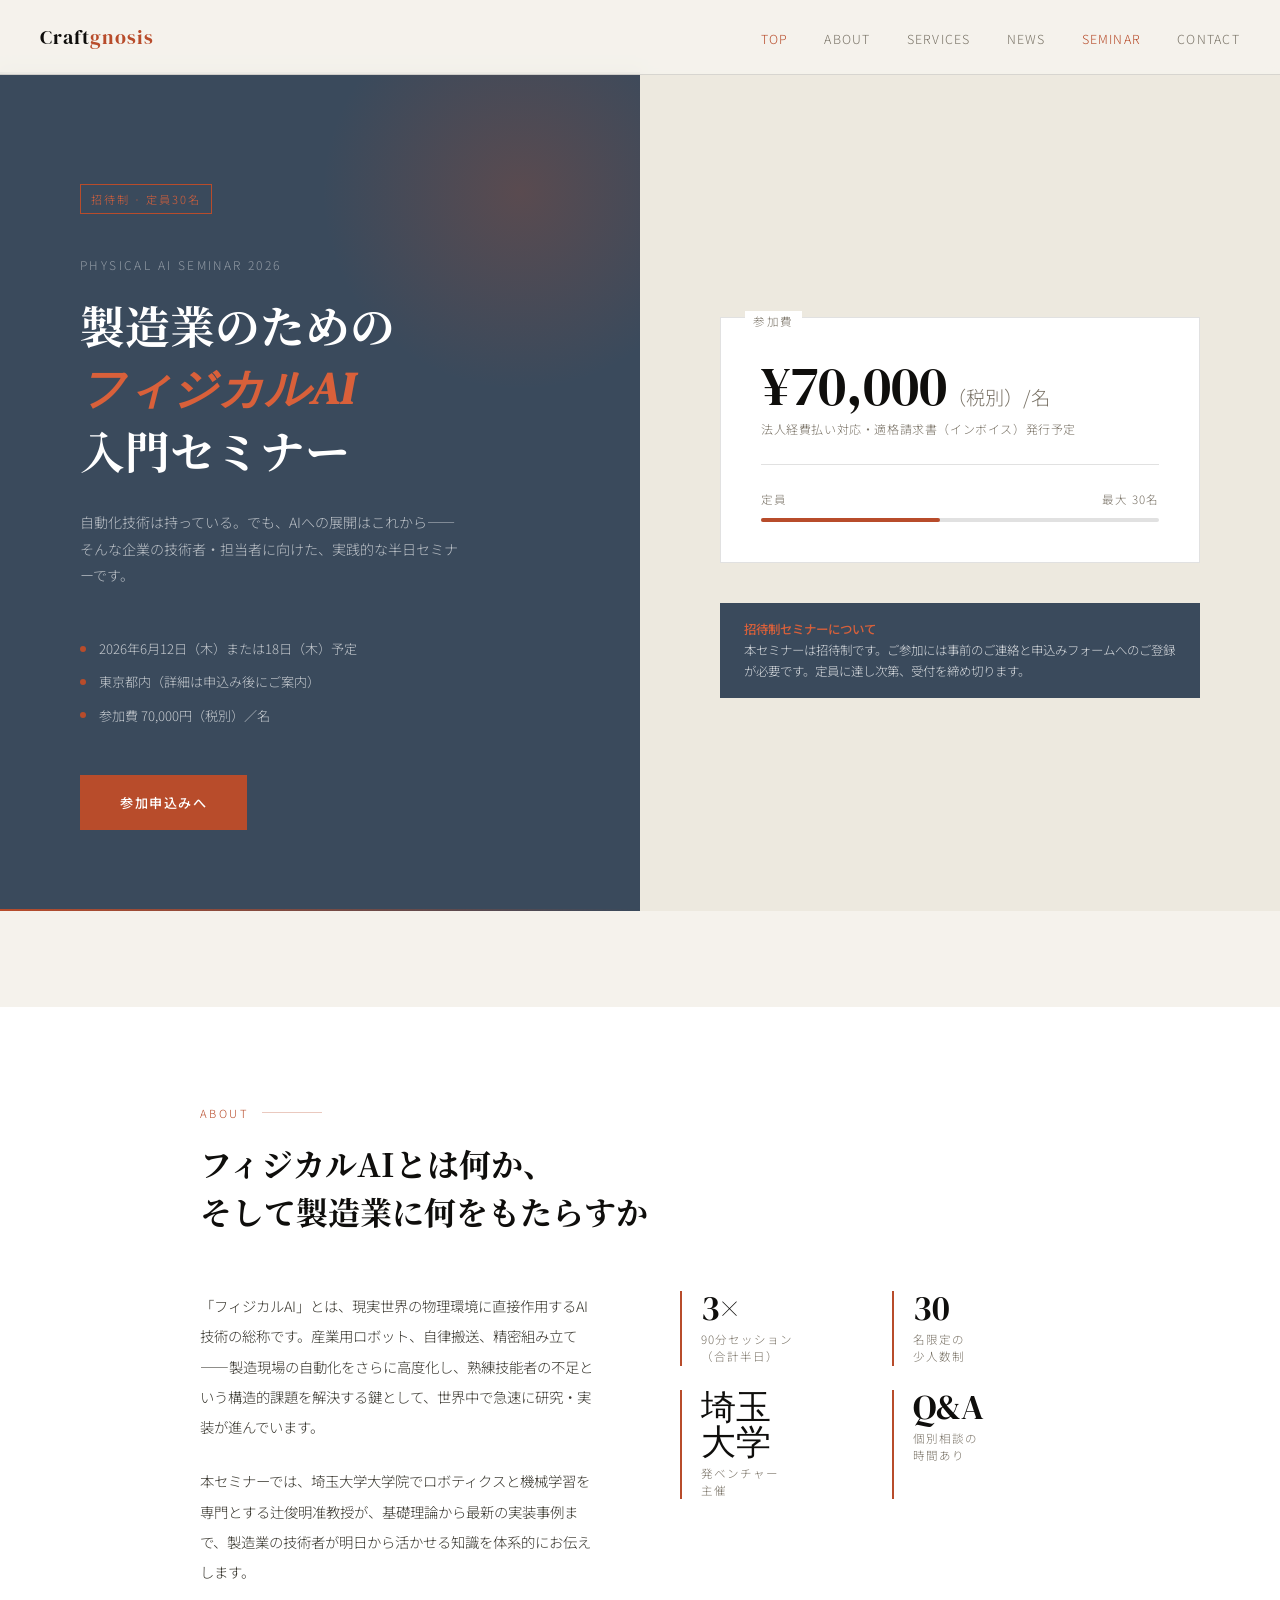
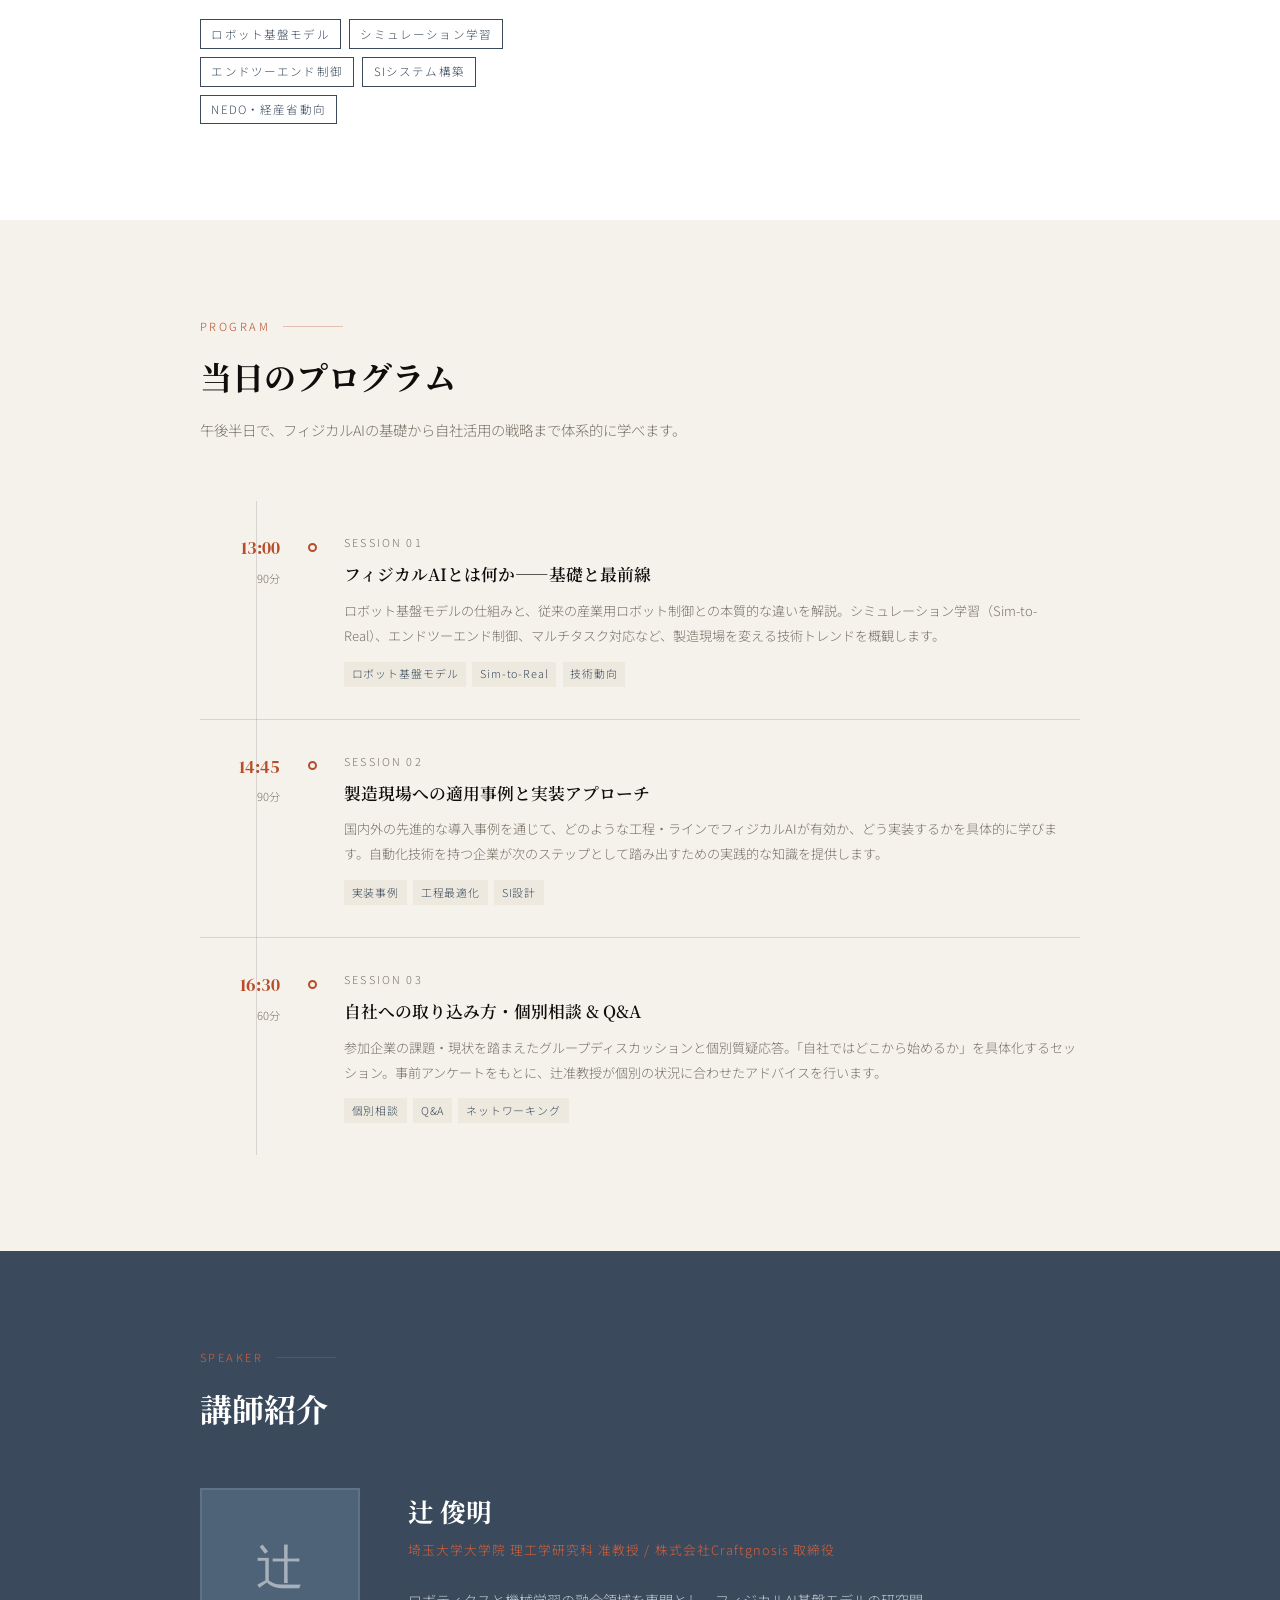
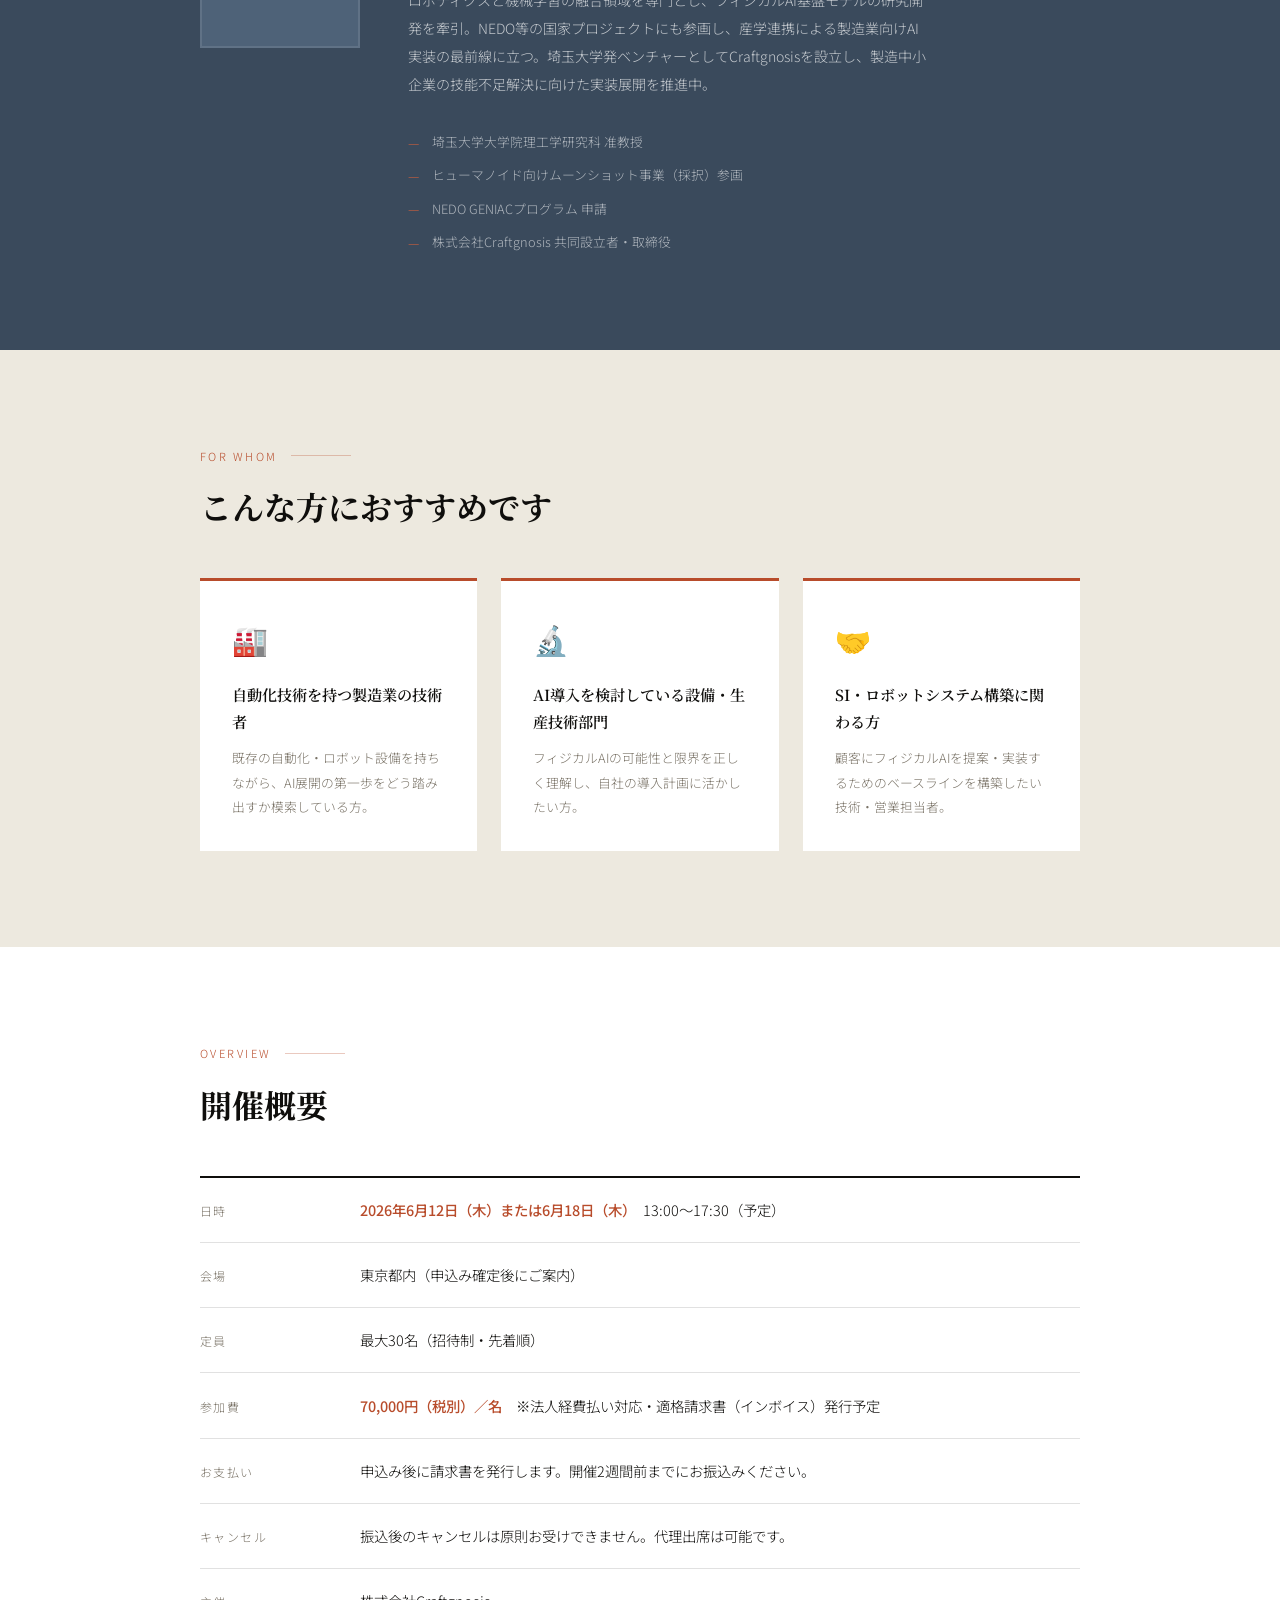
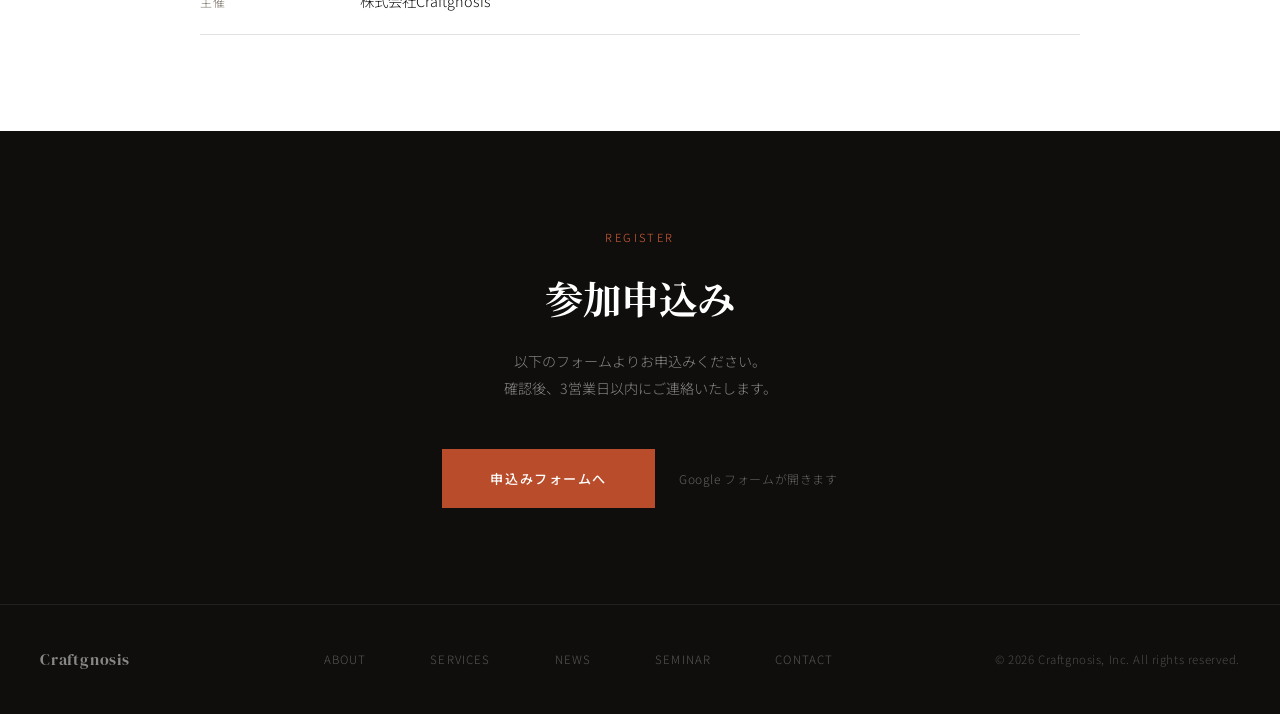
==== seminar/index.html @ 75afcda6 "Initial commit: Craftgnosis corporate HP (6 pages)" ====
<!DOCTYPE html>
<html lang="ja">
<head>
  <meta charset="UTF-8" />
  <meta name="viewport" content="width=device-width, initial-scale=1.0" />
  <title>フィジカルAI入門セミナー｜Craftgnosis</title>
  <meta name="description" content="製造業のための招待制フィジカルAI入門セミナー。埼玉大学准教授・辻俊明が登壇。2026年6月開催。" />
  <link rel="preconnect" href="https://fonts.googleapis.com" />
  <link rel="preconnect" href="https://fonts.gstatic.com" crossorigin />
  <link href="https://fonts.googleapis.com/css2?family=Noto+Serif+JP:wght@400;600;700&family=Noto+Sans+JP:wght@300;400;500&family=DM+Serif+Display:ital@0;1&display=swap" rel="stylesheet" />
  <link rel="stylesheet" href="../assets/css/common.css" />
  <style>
    /* ── HERO ── */
    .hero {
      min-height: 100vh;
      display: grid;
      grid-template-columns: 1fr 1fr;
      padding-top: 72px;
    }

    .hero-left {
      background: var(--steel);
      padding: 7rem 5rem 5rem;
      display: flex;
      flex-direction: column;
      justify-content: center;
      position: relative;
      overflow: hidden;
    }
    .hero-left::before {
      content: '';
      position: absolute;
      top: -80px; right: -80px;
      width: 400px; height: 400px;
      background: radial-gradient(circle, rgba(184,76,43,0.25) 0%, transparent 70%);
      pointer-events: none;
    }
    .hero-left::after {
      content: '';
      position: absolute;
      bottom: 0; left: 0; right: 0;
      height: 2px;
      background: linear-gradient(90deg, var(--rust) 0%, transparent 100%);
    }

    .badge {
      display: inline-block;
      font-size: 0.7rem;
      letter-spacing: 0.18em;
      text-transform: uppercase;
      color: var(--rust-light);
      border: 1px solid var(--rust);
      padding: 0.35em 0.9em;
      margin-bottom: 2.5rem;
      width: fit-content;
    }

    .hero-eyebrow {
      font-size: 0.75rem;
      letter-spacing: 0.2em;
      text-transform: uppercase;
      color: rgba(255,255,255,0.45);
      margin-bottom: 1.2rem;
    }

    .hero-title {
      font-family: 'Noto Serif JP', serif;
      font-size: clamp(2rem, 3.5vw, 3rem);
      font-weight: 700;
      line-height: 1.35;
      color: #fff;
      margin-bottom: 1.8rem;
    }
    .hero-title em {
      font-style: italic;
      color: var(--rust-light);
      font-family: 'DM Serif Display', serif;
    }

    .hero-sub {
      font-size: 0.88rem;
      color: rgba(255,255,255,0.65);
      line-height: 1.9;
      max-width: 380px;
      margin-bottom: 3rem;
    }

    .hero-meta {
      display: flex;
      flex-direction: column;
      gap: 0.6rem;
      margin-bottom: 3rem;
    }
    .meta-item {
      display: flex;
      align-items: center;
      gap: 0.8rem;
      font-size: 0.82rem;
      color: rgba(255,255,255,0.7);
    }
    .meta-item .dot {
      width: 6px; height: 6px;
      border-radius: 50%;
      background: var(--rust);
      flex-shrink: 0;
    }

    .hero-right {
      background: var(--cream);
      padding: 7rem 5rem 5rem;
      display: flex;
      flex-direction: column;
      justify-content: center;
    }

    .price-card {
      border: 1px solid var(--line);
      padding: 2.5rem;
      background: #fff;
      margin-bottom: 2.5rem;
      position: relative;
    }
    .price-card::before {
      content: '参加費';
      position: absolute;
      top: -0.6em; left: 1.5rem;
      background: #fff;
      padding: 0 0.5rem;
      font-size: 0.72rem;
      letter-spacing: 0.15em;
      color: var(--muted);
    }

    .price-main {
      font-family: 'DM Serif Display', serif;
      font-size: 3.5rem;
      color: var(--ink);
      line-height: 1;
      margin-bottom: 0.3rem;
    }
    .price-main span {
      font-size: 1.2rem;
      font-family: 'Noto Sans JP', sans-serif;
      font-weight: 300;
      color: var(--muted);
    }
    .price-note {
      font-size: 0.75rem;
      color: var(--muted);
      letter-spacing: 0.05em;
    }

    .capacity-bar {
      margin-top: 1.5rem;
      padding-top: 1.5rem;
      border-top: 1px solid var(--line);
    }
    .capacity-label {
      display: flex;
      justify-content: space-between;
      font-size: 0.72rem;
      color: var(--muted);
      margin-bottom: 0.5rem;
      letter-spacing: 0.08em;
    }
    .bar-track {
      height: 4px;
      background: var(--line);
      border-radius: 2px;
    }
    .bar-fill {
      height: 100%;
      width: 0%;
      background: var(--rust);
      border-radius: 2px;
      transition: width 1.5s cubic-bezier(0.25,1,0.5,1);
    }

    .invite-note {
      background: var(--steel);
      color: rgba(255,255,255,0.8);
      font-size: 0.78rem;
      padding: 1rem 1.5rem;
      line-height: 1.7;
    }
    .invite-note strong { color: var(--rust-light); font-weight: 500; }

    /* ── HERO ANIMATIONS ── */
    .hero-left > * { animation: fadeUp 0.7s ease both; }
    .badge { animation-delay: 0.1s; }
    .hero-eyebrow { animation-delay: 0.2s; }
    .hero-title { animation-delay: 0.3s; }
    .hero-sub { animation-delay: 0.4s; }
    .hero-meta { animation-delay: 0.5s; }
    .cta-btn { animation-delay: 0.6s; }
    .hero-right > * { animation: fadeUp 0.7s ease both; animation-delay: 0.5s; }

    /* ── ABOUT ── */
    .about { background: #fff; }
    .about-grid {
      display: grid;
      grid-template-columns: 1fr 1fr;
      gap: 5rem;
      align-items: start;
      margin-top: 3.5rem;
    }
    .about-text p {
      font-size: 0.9rem;
      line-height: 2.1;
      color: #3a3830;
      margin-bottom: 1.5rem;
    }
    .keyword-list {
      list-style: none;
      display: flex;
      flex-wrap: wrap;
      gap: 0.5rem;
      margin-top: 2rem;
    }
    .keyword-list li {
      font-size: 0.72rem;
      letter-spacing: 0.1em;
      border: 1px solid var(--steel);
      color: var(--steel);
      padding: 0.3em 0.9em;
    }
    .stat-block {
      display: grid;
      grid-template-columns: 1fr 1fr;
      gap: 1.5rem;
    }
    .stat-item {
      border-left: 2px solid var(--rust);
      padding-left: 1.2rem;
    }
    .stat-num {
      font-family: 'DM Serif Display', serif;
      font-size: 2.2rem;
      color: var(--ink);
      line-height: 1;
      margin-bottom: 0.3rem;
    }
    .stat-label {
      font-size: 0.72rem;
      color: var(--muted);
      letter-spacing: 0.08em;
      line-height: 1.5;
    }

    /* ── PROGRAM ── */
    .program { background: var(--paper); }
    .program-timeline {
      margin-top: 3.5rem;
      position: relative;
    }
    .program-timeline::before {
      content: '';
      position: absolute;
      left: 3.5rem; top: 0; bottom: 0;
      width: 1px;
      background: var(--line);
    }
    .session {
      display: grid;
      grid-template-columns: 7rem 1fr;
      gap: 2rem;
      padding: 2rem 0;
      border-bottom: 1px solid var(--line);
      position: relative;
    }
    .session:last-child { border-bottom: none; }
    .session-time {
      text-align: right;
      padding-right: 2rem;
      position: relative;
    }
    .session-time::after {
      content: '';
      position: absolute;
      right: -5px; top: 0.6rem;
      width: 9px; height: 9px;
      border-radius: 50%;
      background: var(--paper);
      border: 2px solid var(--rust);
    }
    .time-label {
      font-family: 'DM Serif Display', serif;
      font-size: 1.1rem;
      color: var(--rust);
    }
    .time-sub { font-size: 0.7rem; color: var(--muted); margin-top: 0.2rem; }
    .session-num {
      font-size: 0.68rem;
      letter-spacing: 0.2em;
      text-transform: uppercase;
      color: var(--muted);
      margin-bottom: 0.4rem;
    }
    .session-title {
      font-family: 'Noto Serif JP', serif;
      font-size: 1.05rem;
      font-weight: 600;
      margin-bottom: 0.6rem;
    }
    .session-desc { font-size: 0.82rem; color: var(--muted); line-height: 1.9; }
    .session-tags { display: flex; flex-wrap: wrap; gap: 0.4rem; margin-top: 0.8rem; }
    .tag {
      font-size: 0.68rem;
      letter-spacing: 0.08em;
      background: var(--cream);
      color: var(--steel);
      padding: 0.25em 0.7em;
    }

    /* ── SPEAKER ── */
    .speaker { background: var(--steel); color: #fff; }
    .speaker .section-label { color: var(--rust-light); }
    .speaker .section-label::after { background: var(--rust-light); }
    .speaker .section-title { color: #fff; }
    .speaker-grid {
      display: grid;
      grid-template-columns: auto 1fr;
      gap: 3rem;
      margin-top: 3.5rem;
      align-items: start;
    }
    .speaker-avatar {
      width: 160px; height: 160px;
      background: var(--steel-light);
      border: 2px solid rgba(255,255,255,0.1);
      display: flex;
      align-items: center;
      justify-content: center;
      flex-shrink: 0;
    }
    .avatar-initials {
      font-family: 'DM Serif Display', serif;
      font-size: 3rem;
      color: rgba(255,255,255,0.5);
    }
    .speaker-name {
      font-family: 'Noto Serif JP', serif;
      font-size: 1.6rem;
      font-weight: 700;
      margin-bottom: 0.3rem;
    }
    .speaker-title {
      font-size: 0.8rem;
      color: var(--rust-light);
      letter-spacing: 0.08em;
      margin-bottom: 1.5rem;
    }
    .speaker-bio {
      font-size: 0.88rem;
      color: rgba(255,255,255,0.7);
      line-height: 2;
      max-width: 520px;
      margin-bottom: 2rem;
    }
    .speaker-credentials { display: flex; flex-direction: column; gap: 0.6rem; }
    .cred-item {
      display: flex;
      align-items: flex-start;
      gap: 0.8rem;
      font-size: 0.8rem;
      color: rgba(255,255,255,0.6);
    }
    .cred-item::before {
      content: '—';
      color: var(--rust-light);
      flex-shrink: 0;
      margin-top: 0.05em;
    }

    /* ── TARGET ── */
    .target { background: var(--cream); }
    .target-cards {
      display: grid;
      grid-template-columns: repeat(3, 1fr);
      gap: 1.5rem;
      margin-top: 3rem;
    }
    .target-card {
      background: #fff;
      padding: 2rem;
      border-top: 3px solid var(--rust);
    }
    .target-icon { font-size: 1.8rem; margin-bottom: 1rem; }
    .target-card h3 {
      font-family: 'Noto Serif JP', serif;
      font-size: 0.95rem;
      font-weight: 600;
      margin-bottom: 0.7rem;
    }
    .target-card p { font-size: 0.8rem; color: var(--muted); line-height: 1.9; }

    /* ── OVERVIEW ── */
    .overview { background: #fff; }
    .overview-table { margin-top: 3rem; border-top: 2px solid var(--ink); }
    .overview-row {
      display: grid;
      grid-template-columns: 8rem 1fr;
      border-bottom: 1px solid var(--line);
      padding: 1.2rem 0;
      align-items: baseline;
      gap: 2rem;
    }
    .overview-key {
      font-size: 0.75rem;
      letter-spacing: 0.12em;
      text-transform: uppercase;
      color: var(--muted);
      padding-top: 0.1rem;
    }
    .overview-val { font-size: 0.9rem; color: var(--ink); line-height: 1.8; }
    .overview-val strong { font-weight: 500; color: var(--rust); }

    /* ── REGISTER ── */
    .register {
      background: var(--ink);
      padding: 6rem 0;
      text-align: center;
    }
    .register .section-label { justify-content: center; color: var(--rust-light); }
    .register .section-label::after { display: none; }
    .register-title {
      font-family: 'Noto Serif JP', serif;
      font-size: clamp(1.8rem, 3vw, 2.6rem);
      font-weight: 700;
      color: #fff;
      margin-bottom: 1rem;
    }
    .register-sub {
      font-size: 0.88rem;
      color: rgba(255,255,255,0.5);
      margin-bottom: 3rem;
      line-height: 1.9;
    }
    .cta-group {
      display: flex;
      align-items: center;
      justify-content: center;
      gap: 1.5rem;
      flex-wrap: wrap;
    }
    .cta-note {
      font-size: 0.75rem;
      color: rgba(255,255,255,0.35);
      letter-spacing: 0.05em;
    }

    /* ── RESPONSIVE ── */
    @media (max-width: 768px) {
      .hero { grid-template-columns: 1fr; min-height: auto; }
      .hero-left, .hero-right { padding: 4rem 2rem; }
      .about-grid { grid-template-columns: 1fr; gap: 2.5rem; }
      .target-cards { grid-template-columns: 1fr; }
      .speaker-grid { grid-template-columns: 1fr; }
      .stat-block { grid-template-columns: 1fr 1fr; }
    }
  </style>
</head>
<body>

<!-- HEADER -->
<header>
  <a href="../" class="logo">Craft<span>gnosis</span></a>
  <nav>
    <a href="../">TOP</a>
    <a href="../about/">About</a>
    <a href="../services/">Services</a>
    <a href="../news/">News</a>
    <a href="../seminar/" class="active">Seminar</a>
    <a href="../contact/">Contact</a>
  </nav>
</header>

<!-- HERO -->
<section class="hero">
  <div class="hero-left">
    <div class="badge">招待制 · 定員30名</div>
    <p class="hero-eyebrow">Physical AI Seminar 2026</p>
    <h1 class="hero-title">
      製造業のための<br/>
      <em>フィジカルAI</em><br/>
      入門セミナー
    </h1>
    <p class="hero-sub">
      自動化技術は持っている。でも、AIへの展開はこれから——<br/>
      そんな企業の技術者・担当者に向けた、実践的な半日セミナーです。
    </p>
    <div class="hero-meta">
      <div class="meta-item"><span class="dot"></span>2026年6月12日（木）または18日（木）予定</div>
      <div class="meta-item"><span class="dot"></span>東京都内（詳細は申込み後にご案内）</div>
      <div class="meta-item"><span class="dot"></span>参加費 70,000円（税別）／名</div>
    </div>
    <a href="#register" class="cta-btn">参加申込みへ</a>
  </div>
  <div class="hero-right">
    <div class="price-card">
      <div class="price-main">¥70,000<span>（税別）/名</span></div>
      <div class="price-note">法人経費払い対応・適格請求書（インボイス）発行予定</div>
      <div class="capacity-bar">
        <div class="capacity-label">
          <span>定員</span>
          <span>最大 30名</span>
        </div>
        <div class="bar-track">
          <div class="bar-fill" id="barFill"></div>
        </div>
      </div>
    </div>
    <div class="invite-note">
      <strong>招待制セミナーについて</strong><br/>
      本セミナーは招待制です。ご参加には事前のご連絡と申込みフォームへのご登録が必要です。定員に達し次第、受付を締め切ります。
    </div>
  </div>
</section>

<!-- ABOUT -->
<section class="about" id="about">
  <div class="container">
    <p class="section-label">About</p>
    <h2 class="section-title">フィジカルAIとは何か、<br/>そして製造業に何をもたらすか</h2>
    <div class="about-grid">
      <div class="about-text">
        <p>
          「フィジカルAI」とは、現実世界の物理環境に直接作用するAI技術の総称です。産業用ロボット、自律搬送、精密組み立て——製造現場の自動化をさらに高度化し、熟練技能者の不足という構造的課題を解決する鍵として、世界中で急速に研究・実装が進んでいます。
        </p>
        <p>
          本セミナーでは、埼玉大学大学院でロボティクスと機械学習を専門とする辻俊明准教授が、基礎理論から最新の実装事例まで、製造業の技術者が明日から活かせる知識を体系的にお伝えします。
        </p>
        <ul class="keyword-list">
          <li>ロボット基盤モデル</li>
          <li>シミュレーション学習</li>
          <li>エンドツーエンド制御</li>
          <li>SIシステム構築</li>
          <li>NEDO・経産省動向</li>
        </ul>
      </div>
      <div class="stat-block">
        <div class="stat-item fade-up">
          <div class="stat-num">3×</div>
          <div class="stat-label">90分セッション<br/>（合計半日）</div>
        </div>
        <div class="stat-item fade-up">
          <div class="stat-num">30</div>
          <div class="stat-label">名限定の<br/>少人数制</div>
        </div>
        <div class="stat-item fade-up">
          <div class="stat-num">埼玉<br/>大学</div>
          <div class="stat-label">発ベンチャー<br/>主催</div>
        </div>
        <div class="stat-item fade-up">
          <div class="stat-num">Q&A</div>
          <div class="stat-label">個別相談の<br/>時間あり</div>
        </div>
      </div>
    </div>
  </div>
</section>

<!-- PROGRAM -->
<section class="program" id="program">
  <div class="container">
    <p class="section-label">Program</p>
    <h2 class="section-title">当日のプログラム</h2>
    <p class="section-lead">午後半日で、フィジカルAIの基礎から自社活用の戦略まで体系的に学べます。</p>
    <div class="program-timeline">
      <div class="session fade-up">
        <div class="session-time">
          <div class="time-label">13:00</div>
          <div class="time-sub">90分</div>
        </div>
        <div class="session-body">
          <p class="session-num">Session 01</p>
          <h3 class="session-title">フィジカルAIとは何か——基礎と最前線</h3>
          <p class="session-desc">
            ロボット基盤モデルの仕組みと、従来の産業用ロボット制御との本質的な違いを解説。シミュレーション学習（Sim-to-Real）、エンドツーエンド制御、マルチタスク対応など、製造現場を変える技術トレンドを概観します。
          </p>
          <div class="session-tags">
            <span class="tag">ロボット基盤モデル</span>
            <span class="tag">Sim-to-Real</span>
            <span class="tag">技術動向</span>
          </div>
        </div>
      </div>
      <div class="session fade-up">
        <div class="session-time">
          <div class="time-label">14:45</div>
          <div class="time-sub">90分</div>
        </div>
        <div class="session-body">
          <p class="session-num">Session 02</p>
          <h3 class="session-title">製造現場への適用事例と実装アプローチ</h3>
          <p class="session-desc">
            国内外の先進的な導入事例を通じて、どのような工程・ラインでフィジカルAIが有効か、どう実装するかを具体的に学びます。自動化技術を持つ企業が次のステップとして踏み出すための実践的な知識を提供します。
          </p>
          <div class="session-tags">
            <span class="tag">実装事例</span>
            <span class="tag">工程最適化</span>
            <span class="tag">SI設計</span>
          </div>
        </div>
      </div>
      <div class="session fade-up">
        <div class="session-time">
          <div class="time-label">16:30</div>
          <div class="time-sub">60分</div>
        </div>
        <div class="session-body">
          <p class="session-num">Session 03</p>
          <h3 class="session-title">自社への取り込み方・個別相談 &amp; Q&amp;A</h3>
          <p class="session-desc">
            参加企業の課題・現状を踏まえたグループディスカッションと個別質疑応答。「自社ではどこから始めるか」を具体化するセッション。事前アンケートをもとに、辻准教授が個別の状況に合わせたアドバイスを行います。
          </p>
          <div class="session-tags">
            <span class="tag">個別相談</span>
            <span class="tag">Q&amp;A</span>
            <span class="tag">ネットワーキング</span>
          </div>
        </div>
      </div>
    </div>
  </div>
</section>

<!-- SPEAKER -->
<section class="speaker" id="speaker">
  <div class="container">
    <p class="section-label">Speaker</p>
    <h2 class="section-title">講師紹介</h2>
    <div class="speaker-grid fade-up">
      <div class="speaker-avatar">
        <div class="avatar-initials">辻</div>
      </div>
      <div class="speaker-info">
        <h3 class="speaker-name">辻 俊明</h3>
        <p class="speaker-title">埼玉大学大学院 理工学研究科 准教授 / 株式会社Craftgnosis 取締役</p>
        <p class="speaker-bio">
          ロボティクスと機械学習の融合領域を専門とし、フィジカルAI基盤モデルの研究開発を牽引。NEDO等の国家プロジェクトにも参画し、産学連携による製造業向けAI実装の最前線に立つ。埼玉大学発ベンチャーとしてCraftgnosisを設立し、製造中小企業の技能不足解決に向けた実装展開を推進中。
        </p>
        <div class="speaker-credentials">
          <div class="cred-item">埼玉大学大学院理工学研究科 准教授</div>
          <div class="cred-item">ヒューマノイド向けムーンショット事業（採択）参画</div>
          <div class="cred-item">NEDO GENIACプログラム 申請</div>
          <div class="cred-item">株式会社Craftgnosis 共同設立者・取締役</div>
        </div>
      </div>
    </div>
  </div>
</section>

<!-- TARGET -->
<section class="target" id="target">
  <div class="container">
    <p class="section-label">For Whom</p>
    <h2 class="section-title">こんな方におすすめです</h2>
    <div class="target-cards">
      <div class="target-card fade-up">
        <div class="target-icon">🏭</div>
        <h3>自動化技術を持つ製造業の技術者</h3>
        <p>既存の自動化・ロボット設備を持ちながら、AI展開の第一歩をどう踏み出すか模索している方。</p>
      </div>
      <div class="target-card fade-up">
        <div class="target-icon">🔬</div>
        <h3>AI導入を検討している設備・生産技術部門</h3>
        <p>フィジカルAIの可能性と限界を正しく理解し、自社の導入計画に活かしたい方。</p>
      </div>
      <div class="target-card fade-up">
        <div class="target-icon">🤝</div>
        <h3>SI・ロボットシステム構築に関わる方</h3>
        <p>顧客にフィジカルAIを提案・実装するためのベースラインを構築したい技術・営業担当者。</p>
      </div>
    </div>
  </div>
</section>

<!-- OVERVIEW -->
<section class="overview" id="overview">
  <div class="container">
    <p class="section-label">Overview</p>
    <h2 class="section-title">開催概要</h2>
    <div class="overview-table">
      <div class="overview-row fade-up">
        <div class="overview-key">日時</div>
        <div class="overview-val"><strong>2026年6月12日（木）または6月18日（木）</strong>　13:00〜17:30（予定）</div>
      </div>
      <div class="overview-row fade-up">
        <div class="overview-key">会場</div>
        <div class="overview-val">東京都内（申込み確定後にご案内）</div>
      </div>
      <div class="overview-row fade-up">
        <div class="overview-key">定員</div>
        <div class="overview-val">最大30名（招待制・先着順）</div>
      </div>
      <div class="overview-row fade-up">
        <div class="overview-key">参加費</div>
        <div class="overview-val"><strong>70,000円（税別）／名</strong>　※法人経費払い対応・適格請求書（インボイス）発行予定</div>
      </div>
      <div class="overview-row fade-up">
        <div class="overview-key">お支払い</div>
        <div class="overview-val">申込み後に請求書を発行します。開催2週間前までにお振込みください。</div>
      </div>
      <div class="overview-row fade-up">
        <div class="overview-key">キャンセル</div>
        <div class="overview-val">振込後のキャンセルは原則お受けできません。代理出席は可能です。</div>
      </div>
      <div class="overview-row fade-up">
        <div class="overview-key">主催</div>
        <div class="overview-val">株式会社Craftgnosis</div>
      </div>
    </div>
  </div>
</section>

<!-- REGISTER -->
<section class="register" id="register">
  <div class="container">
    <p class="section-label">Register</p>
    <h2 class="register-title">参加申込み</h2>
    <p class="register-sub">
      以下のフォームよりお申込みください。<br/>
      確認後、3営業日以内にご連絡いたします。
    </p>
    <div class="cta-group">
      <a href="https://forms.gle/XXXXXXXXXXXXXXXXXX" class="cta-primary" target="_blank" rel="noopener">
        申込みフォームへ
      </a>
      <p class="cta-note">Google フォームが開きます</p>
    </div>
  </div>
</section>

<!-- FOOTER -->
<footer>
  <a href="../" class="footer-logo">Craftgnosis</a>
  <nav class="footer-nav">
    <a href="../about/">About</a>
    <a href="../services/">Services</a>
    <a href="../news/">News</a>
    <a href="../seminar/">Seminar</a>
    <a href="../contact/">Contact</a>
  </nav>
  <div class="footer-copy">© 2026 Craftgnosis, Inc. All rights reserved.</div>
</footer>

<script src="../assets/js/common.js"></script>
<script>
  window.addEventListener('load', () => {
    setTimeout(() => {
      document.getElementById('barFill').style.width = '45%';
    }, 800);
  });
</script>

</body>
</html>
---- assets/css/common.css ----
/* ── GOOGLE FONTS ── */
/* Import in each HTML file:
   <link href="https://fonts.googleapis.com/css2?family=Noto+Serif+JP:wght@400;600;700&family=Noto+Sans+JP:wght@300;400;500&family=DM+Serif+Display:ital@0;1&display=swap" rel="stylesheet" />
*/

/* ── CSS VARIABLES ── */
:root {
  --ink: #0f0e0c;
  --paper: #f5f2ec;
  --cream: #ede9df;
  --rust: #b84c2b;
  --rust-light: #d9603a;
  --steel: #3a4a5c;
  --steel-light: #4e6278;
  --muted: #7a7367;
  --line: rgba(15,14,12,0.12);
}

/* ── RESET ── */
*, *::before, *::after { box-sizing: border-box; margin: 0; padding: 0; }
html { scroll-behavior: smooth; }

body {
  font-family: 'Noto Sans JP', sans-serif;
  background: var(--paper);
  color: var(--ink);
  font-weight: 300;
  line-height: 1.8;
  overflow-x: hidden;
}

/* ── HEADER ── */
header {
  position: fixed;
  top: 0; left: 0; right: 0;
  z-index: 100;
  padding: 1.2rem 2.5rem;
  display: flex;
  align-items: center;
  justify-content: space-between;
  background: rgba(245,242,236,0.92);
  backdrop-filter: blur(8px);
  border-bottom: 1px solid var(--line);
}

.logo {
  font-family: 'DM Serif Display', serif;
  font-size: 1.25rem;
  letter-spacing: 0.05em;
  color: var(--ink);
  text-decoration: none;
}
.logo span { color: var(--rust); }

nav a {
  font-size: 0.78rem;
  letter-spacing: 0.1em;
  text-transform: uppercase;
  color: var(--muted);
  text-decoration: none;
  margin-left: 2rem;
  transition: color 0.2s;
}
nav a:hover,
nav a.active { color: var(--rust); }

/* ── SECTION COMMON ── */
section { padding: 6rem 0; }

.container {
  max-width: 960px;
  margin: 0 auto;
  padding: 0 2.5rem;
}

.section-label {
  font-size: 0.7rem;
  letter-spacing: 0.22em;
  text-transform: uppercase;
  color: var(--rust);
  margin-bottom: 1rem;
  display: flex;
  align-items: center;
  gap: 0.8rem;
}
.section-label::after {
  content: '';
  flex: 1;
  height: 1px;
  background: var(--rust);
  opacity: 0.3;
  max-width: 60px;
}

.section-title {
  font-family: 'Noto Serif JP', serif;
  font-size: clamp(1.6rem, 2.5vw, 2.2rem);
  font-weight: 700;
  line-height: 1.5;
  margin-bottom: 1rem;
}

.section-lead {
  font-size: 0.9rem;
  color: var(--muted);
  line-height: 2;
  max-width: 580px;
}

/* ── CTA BUTTONS ── */
.cta-btn, .cta-primary {
  display: inline-block;
  background: var(--rust);
  color: #fff;
  font-size: 0.82rem;
  font-weight: 500;
  letter-spacing: 0.12em;
  text-transform: uppercase;
  text-decoration: none;
  padding: 1rem 2.5rem;
  transition: background 0.2s, transform 0.15s;
  width: fit-content;
}
.cta-btn:hover, .cta-primary:hover {
  background: var(--rust-light);
  transform: translateY(-1px);
}
.cta-primary { padding: 1.1rem 3rem; }

.cta-outline {
  display: inline-block;
  border: 1px solid var(--rust);
  color: var(--rust);
  font-size: 0.82rem;
  font-weight: 500;
  letter-spacing: 0.12em;
  text-transform: uppercase;
  text-decoration: none;
  padding: 0.95rem 2.5rem;
  transition: background 0.2s, color 0.2s;
}
.cta-outline:hover {
  background: var(--rust);
  color: #fff;
}

/* ── PAGE HERO (inner pages) ── */
.page-hero {
  padding-top: 72px;
  background: var(--steel);
  padding-bottom: 5rem;
}
.page-hero .container { padding-top: 5rem; }
.page-hero .section-label { color: var(--rust-light); }
.page-hero .section-label::after { background: var(--rust-light); }
.page-hero .section-title { color: #fff; }
.page-hero .section-lead { color: rgba(255,255,255,0.6); }

/* ── FOOTER ── */
footer {
  background: var(--ink);
  border-top: 1px solid rgba(255,255,255,0.08);
  padding: 2.5rem;
  display: flex;
  align-items: center;
  justify-content: space-between;
}

.footer-logo {
  font-family: 'DM Serif Display', serif;
  color: rgba(255,255,255,0.5);
  font-size: 1rem;
  letter-spacing: 0.05em;
  text-decoration: none;
}

.footer-nav {
  display: flex;
  gap: 2rem;
}
.footer-nav a {
  font-size: 0.72rem;
  letter-spacing: 0.1em;
  text-transform: uppercase;
  color: rgba(255,255,255,0.3);
  text-decoration: none;
  transition: color 0.2s;
}
.footer-nav a:hover { color: rgba(255,255,255,0.7); }

.footer-copy {
  font-size: 0.72rem;
  color: rgba(255,255,255,0.25);
  letter-spacing: 0.05em;
}

/* ── ANIMATIONS ── */
@keyframes fadeUp {
  from { opacity: 0; transform: translateY(24px); }
  to   { opacity: 1; transform: translateY(0); }
}

.fade-up {
  opacity: 0;
  transform: translateY(20px);
  transition: opacity 0.6s ease, transform 0.6s ease;
}
.fade-up.visible {
  opacity: 1;
  transform: translateY(0);
}

/* ── RESPONSIVE ── */
@media (max-width: 768px) {
  header { padding: 1rem 1.5rem; }
  nav { display: none; }
  footer {
    flex-direction: column;
    gap: 1.2rem;
    text-align: center;
    padding: 2rem 1.5rem;
  }
  .footer-nav { display: none; }
  section { padding: 4rem 0; }
  .container { padding: 0 1.5rem; }
}
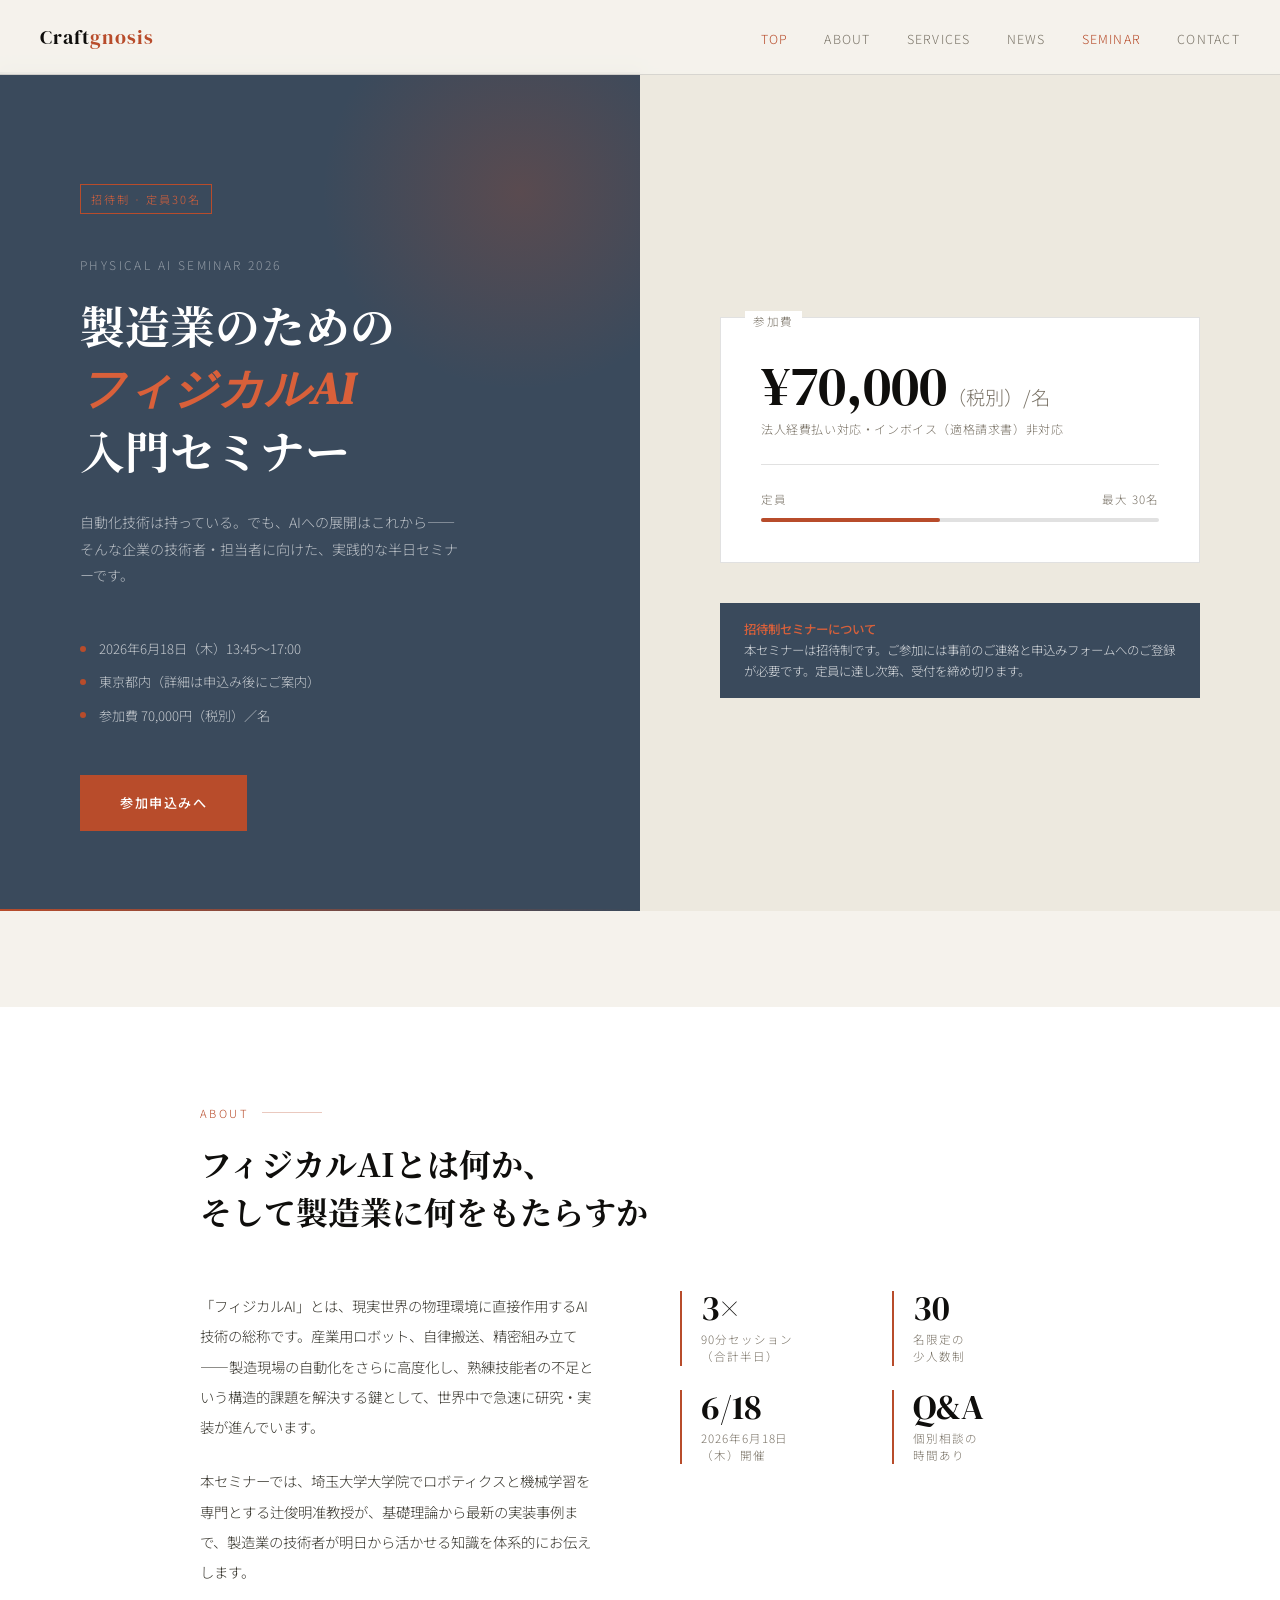
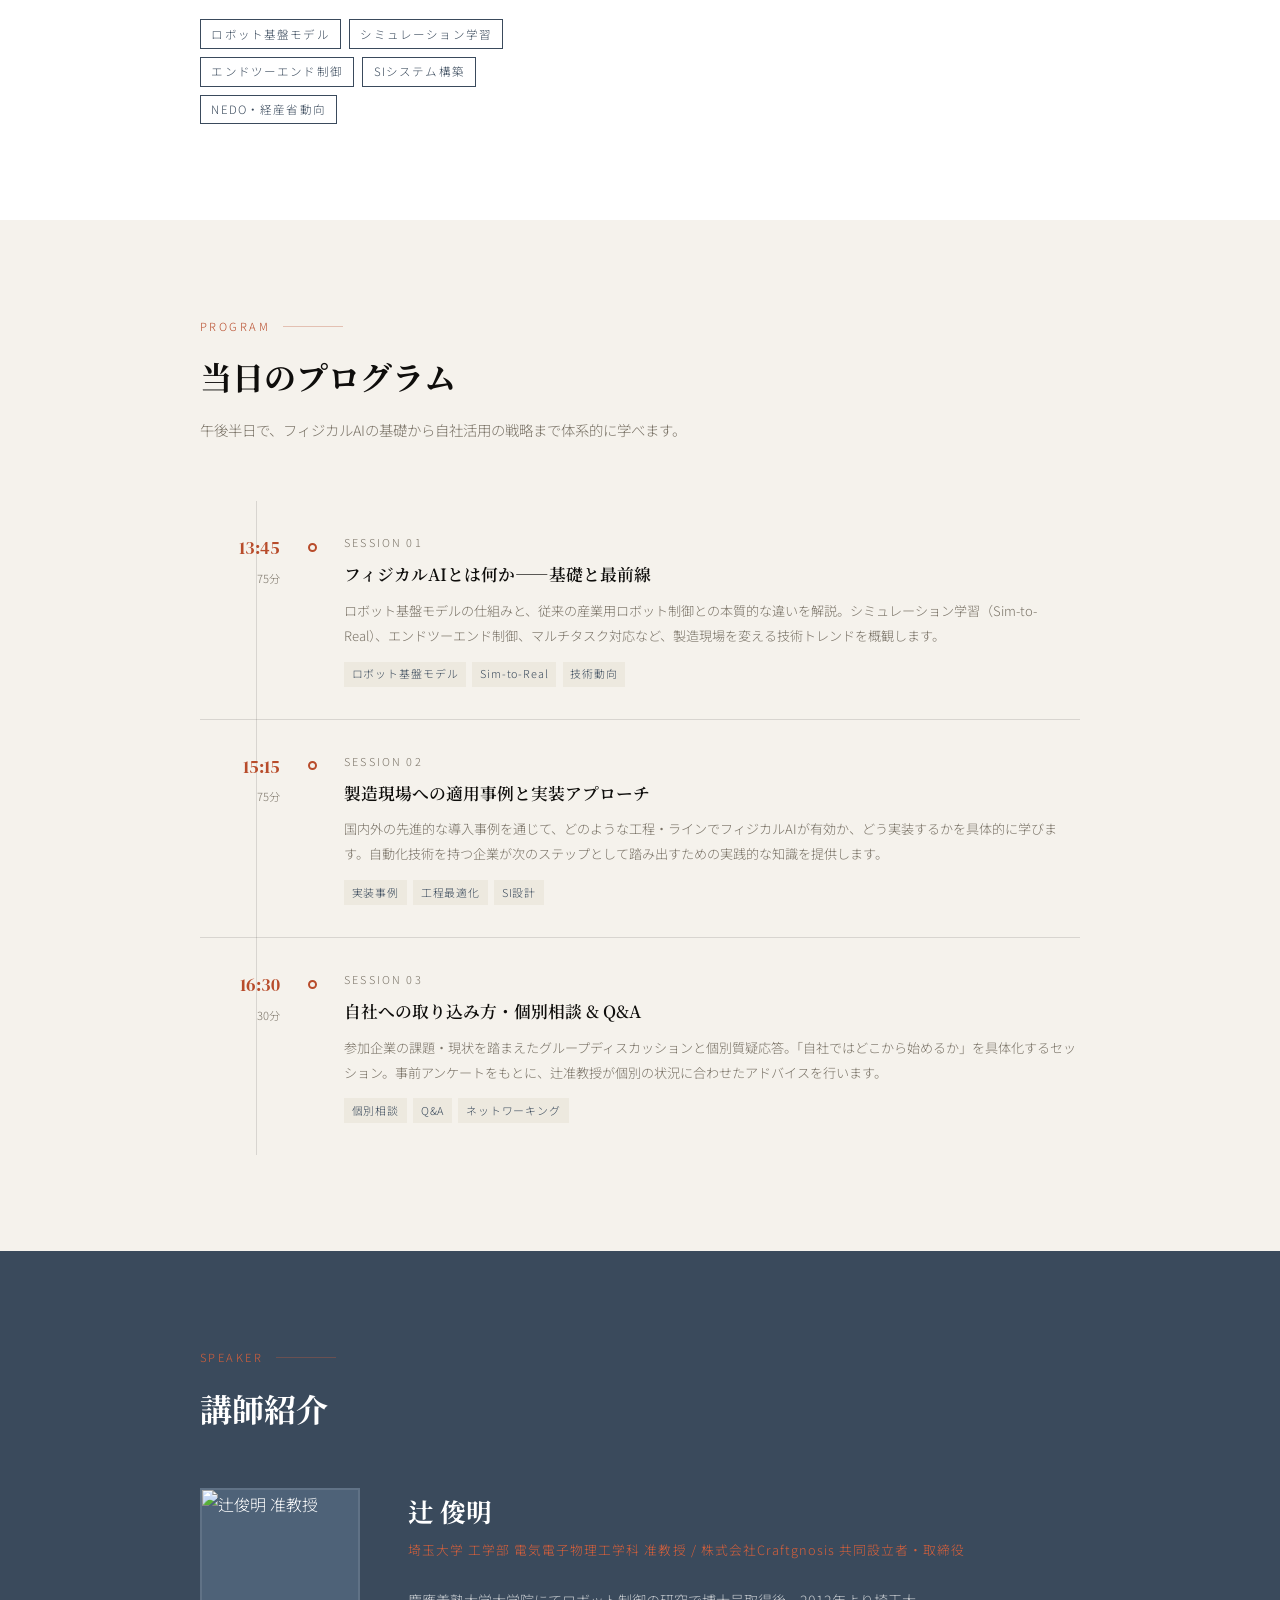
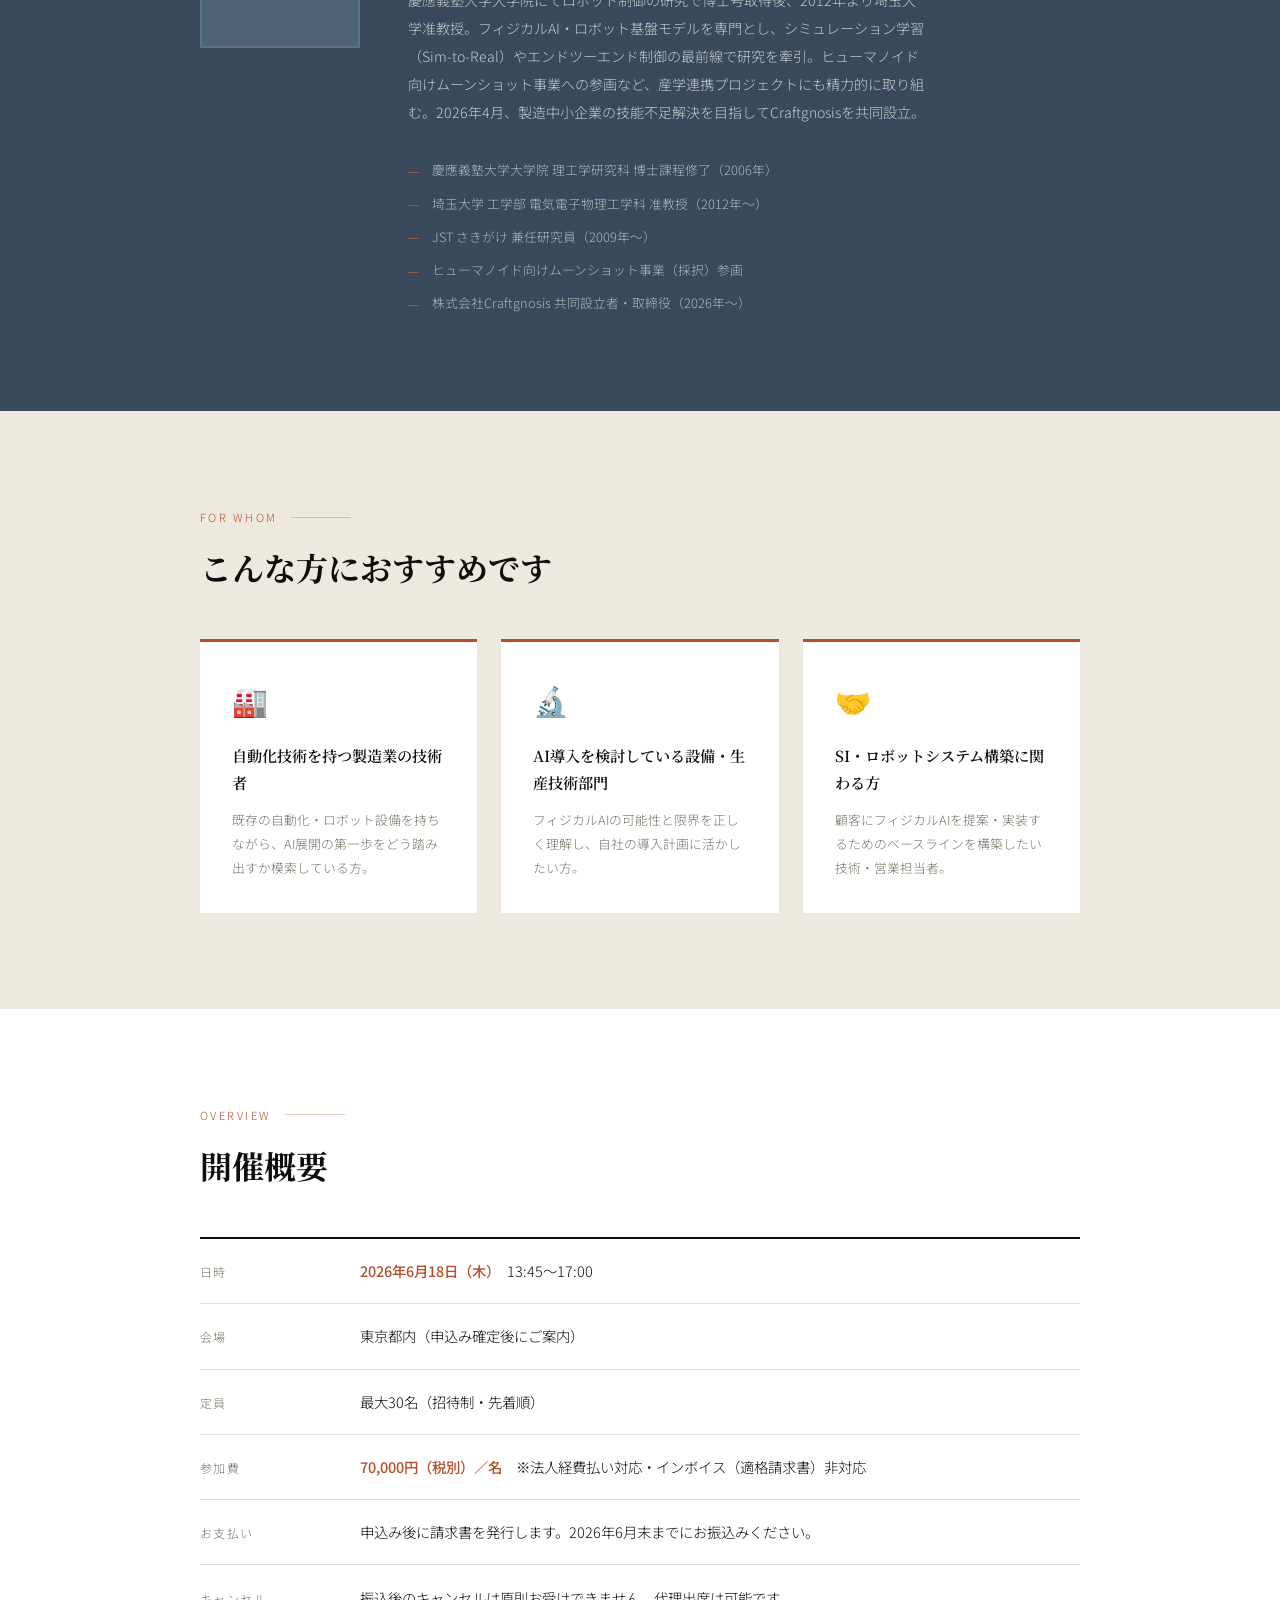
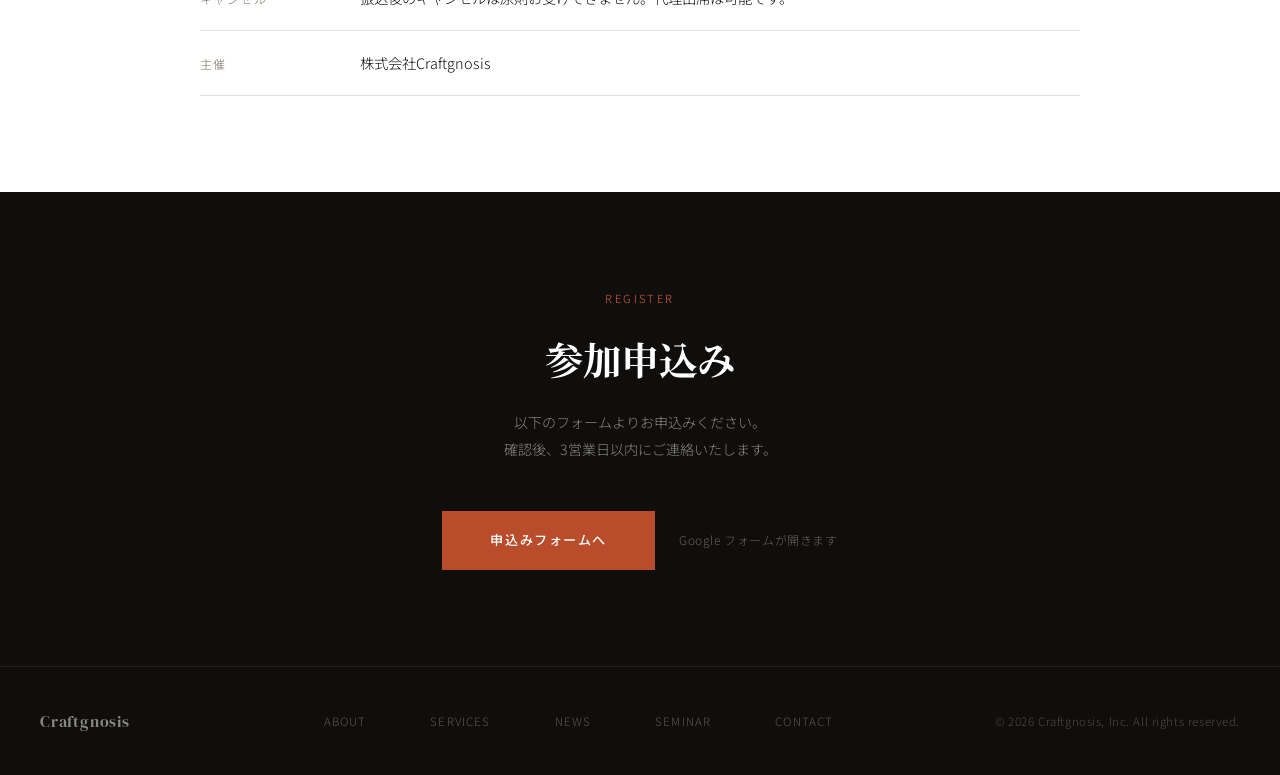
==== commit ac928bde: "fix: 申込みフォームURLを実URLに更新 - seminar/index.html: forms.gle/sJkDNbPxFcvvKHtC7 に変更 - make_flyer.py / チラシP" ====
--- a/seminar/index.html
+++ b/seminar/index.html
@@ -332,6 +332,13 @@
       align-items: center;
       justify-content: center;
       flex-shrink: 0;
+      overflow: hidden;
+    }
+    .speaker-avatar img {
+      width: 100%;
+      height: 100%;
+      object-fit: cover;
+      object-position: top center;
     }
     .avatar-initials {
       font-family: 'DM Serif Display', serif;
@@ -490,7 +497,7 @@
       そんな企業の技術者・担当者に向けた、実践的な半日セミナーです。
     </p>
     <div class="hero-meta">
-      <div class="meta-item"><span class="dot"></span>2026年6月12日（木）または18日（木）予定</div>
+      <div class="meta-item"><span class="dot"></span>2026年6月18日（木）13:45〜17:00</div>
       <div class="meta-item"><span class="dot"></span>東京都内（詳細は申込み後にご案内）</div>
       <div class="meta-item"><span class="dot"></span>参加費 70,000円（税別）／名</div>
     </div>
@@ -499,7 +506,7 @@
   <div class="hero-right">
     <div class="price-card">
       <div class="price-main">¥70,000<span>（税別）/名</span></div>
-      <div class="price-note">法人経費払い対応・適格請求書（インボイス）発行予定</div>
+      <div class="price-note">法人経費払い対応・インボイス（適格請求書）非対応</div>
       <div class="capacity-bar">
         <div class="capacity-label">
           <span>定員</span>
@@ -548,8 +555,8 @@
           <div class="stat-label">名限定の<br/>少人数制</div>
         </div>
         <div class="stat-item fade-up">
-          <div class="stat-num">埼玉<br/>大学</div>
-          <div class="stat-label">発ベンチャー<br/>主催</div>
+          <div class="stat-num">6/18</div>
+          <div class="stat-label">2026年6月18日<br/>（木）開催</div>
         </div>
         <div class="stat-item fade-up">
           <div class="stat-num">Q&A</div>
@@ -569,8 +576,8 @@
     <div class="program-timeline">
       <div class="session fade-up">
         <div class="session-time">
-          <div class="time-label">13:00</div>
-          <div class="time-sub">90分</div>
+          <div class="time-label">13:45</div>
+          <div class="time-sub">75分</div>
         </div>
         <div class="session-body">
           <p class="session-num">Session 01</p>
@@ -587,8 +594,8 @@
       </div>
       <div class="session fade-up">
         <div class="session-time">
-          <div class="time-label">14:45</div>
-          <div class="time-sub">90分</div>
+          <div class="time-label">15:15</div>
+          <div class="time-sub">75分</div>
         </div>
         <div class="session-body">
           <p class="session-num">Session 02</p>
@@ -606,7 +613,7 @@
       <div class="session fade-up">
         <div class="session-time">
           <div class="time-label">16:30</div>
-          <div class="time-sub">60分</div>
+          <div class="time-sub">30分</div>
         </div>
         <div class="session-body">
           <p class="session-num">Session 03</p>
@@ -632,19 +639,20 @@
     <h2 class="section-title">講師紹介</h2>
     <div class="speaker-grid fade-up">
       <div class="speaker-avatar">
-        <div class="avatar-initials">辻</div>
+        <img src="../assets/images/tsuji.jpg" alt="辻俊明 准教授" />
       </div>
       <div class="speaker-info">
         <h3 class="speaker-name">辻 俊明</h3>
-        <p class="speaker-title">埼玉大学大学院 理工学研究科 准教授 / 株式会社Craftgnosis 取締役</p>
+        <p class="speaker-title">埼玉大学 工学部 電気電子物理工学科 准教授 / 株式会社Craftgnosis 共同設立者・取締役</p>
         <p class="speaker-bio">
-          ロボティクスと機械学習の融合領域を専門とし、フィジカルAI基盤モデルの研究開発を牽引。NEDO等の国家プロジェクトにも参画し、産学連携による製造業向けAI実装の最前線に立つ。埼玉大学発ベンチャーとしてCraftgnosisを設立し、製造中小企業の技能不足解決に向けた実装展開を推進中。
+          慶應義塾大学大学院にてロボット制御の研究で博士号取得後、2012年より埼玉大学准教授。フィジカルAI・ロボット基盤モデルを専門とし、シミュレーション学習（Sim-to-Real）やエンドツーエンド制御の最前線で研究を牽引。ヒューマノイド向けムーンショット事業への参画など、産学連携プロジェクトにも精力的に取り組む。2026年4月、製造中小企業の技能不足解決を目指してCraftgnosisを共同設立。
         </p>
         <div class="speaker-credentials">
-          <div class="cred-item">埼玉大学大学院理工学研究科 准教授</div>
+          <div class="cred-item">慶應義塾大学大学院 理工学研究科 博士課程修了（2006年）</div>
+          <div class="cred-item">埼玉大学 工学部 電気電子物理工学科 准教授（2012年〜）</div>
+          <div class="cred-item">JST さきがけ 兼任研究員（2009年〜）</div>
           <div class="cred-item">ヒューマノイド向けムーンショット事業（採択）参画</div>
-          <div class="cred-item">NEDO GENIACプログラム 申請</div>
-          <div class="cred-item">株式会社Craftgnosis 共同設立者・取締役</div>
+          <div class="cred-item">株式会社Craftgnosis 共同設立者・取締役（2026年〜）</div>
         </div>
       </div>
     </div>
@@ -684,7 +692,7 @@
     <div class="overview-table">
       <div class="overview-row fade-up">
         <div class="overview-key">日時</div>
-        <div class="overview-val"><strong>2026年6月12日（木）または6月18日（木）</strong>　13:00〜17:30（予定）</div>
+        <div class="overview-val"><strong>2026年6月18日（木）</strong>　13:45〜17:00</div>
       </div>
       <div class="overview-row fade-up">
         <div class="overview-key">会場</div>
@@ -696,11 +704,11 @@
       </div>
       <div class="overview-row fade-up">
         <div class="overview-key">参加費</div>
-        <div class="overview-val"><strong>70,000円（税別）／名</strong>　※法人経費払い対応・適格請求書（インボイス）発行予定</div>
+        <div class="overview-val"><strong>70,000円（税別）／名</strong>　※法人経費払い対応・インボイス（適格請求書）非対応</div>
       </div>
       <div class="overview-row fade-up">
         <div class="overview-key">お支払い</div>
-        <div class="overview-val">申込み後に請求書を発行します。開催2週間前までにお振込みください。</div>
+        <div class="overview-val">申込み後に請求書を発行します。2026年6月末までにお振込みください。</div>
       </div>
       <div class="overview-row fade-up">
         <div class="overview-key">キャンセル</div>
@@ -724,7 +732,7 @@
       確認後、3営業日以内にご連絡いたします。
     </p>
     <div class="cta-group">
-      <a href="https://forms.gle/XXXXXXXXXXXXXXXXXX" class="cta-primary" target="_blank" rel="noopener">
+      <a href="https://forms.gle/sJkDNbPxFcvvKHtC7" class="cta-primary" target="_blank" rel="noopener">
         申込みフォームへ
       </a>
       <p class="cta-note">Google フォームが開きます</p>
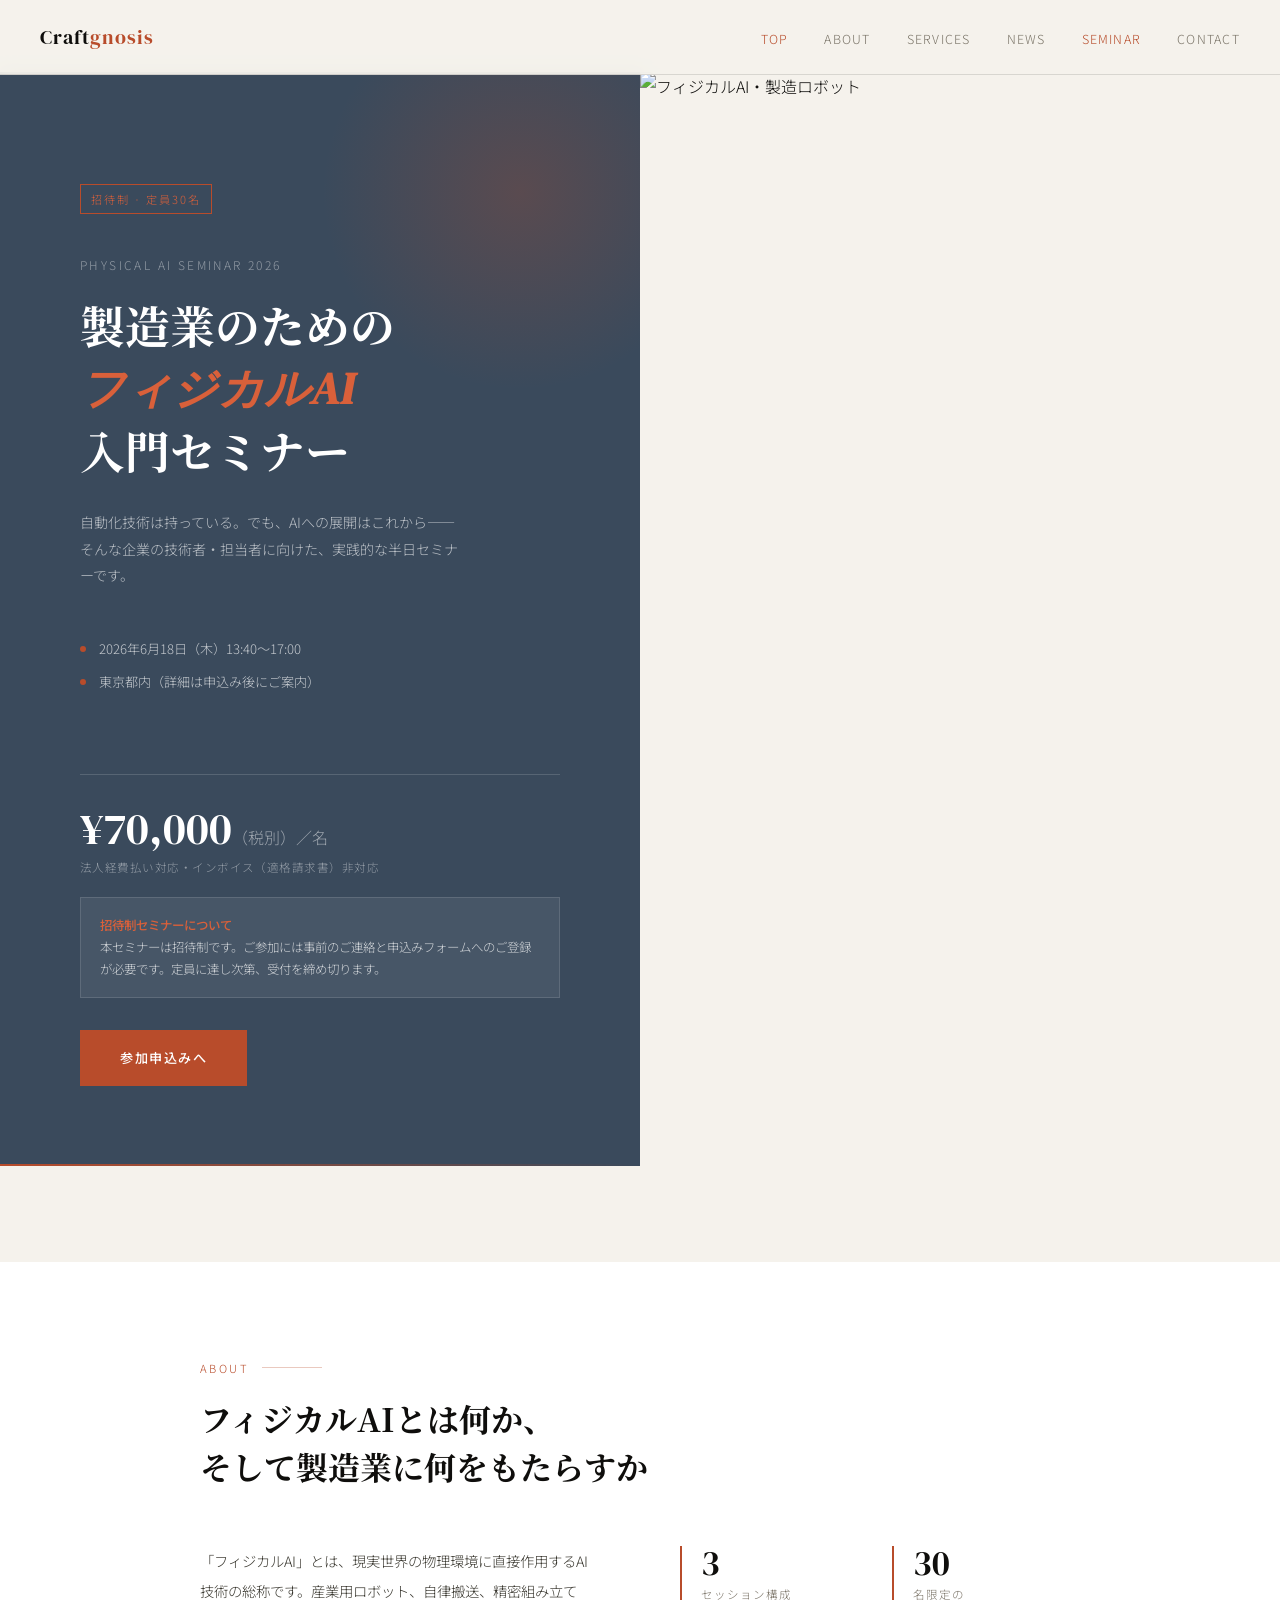
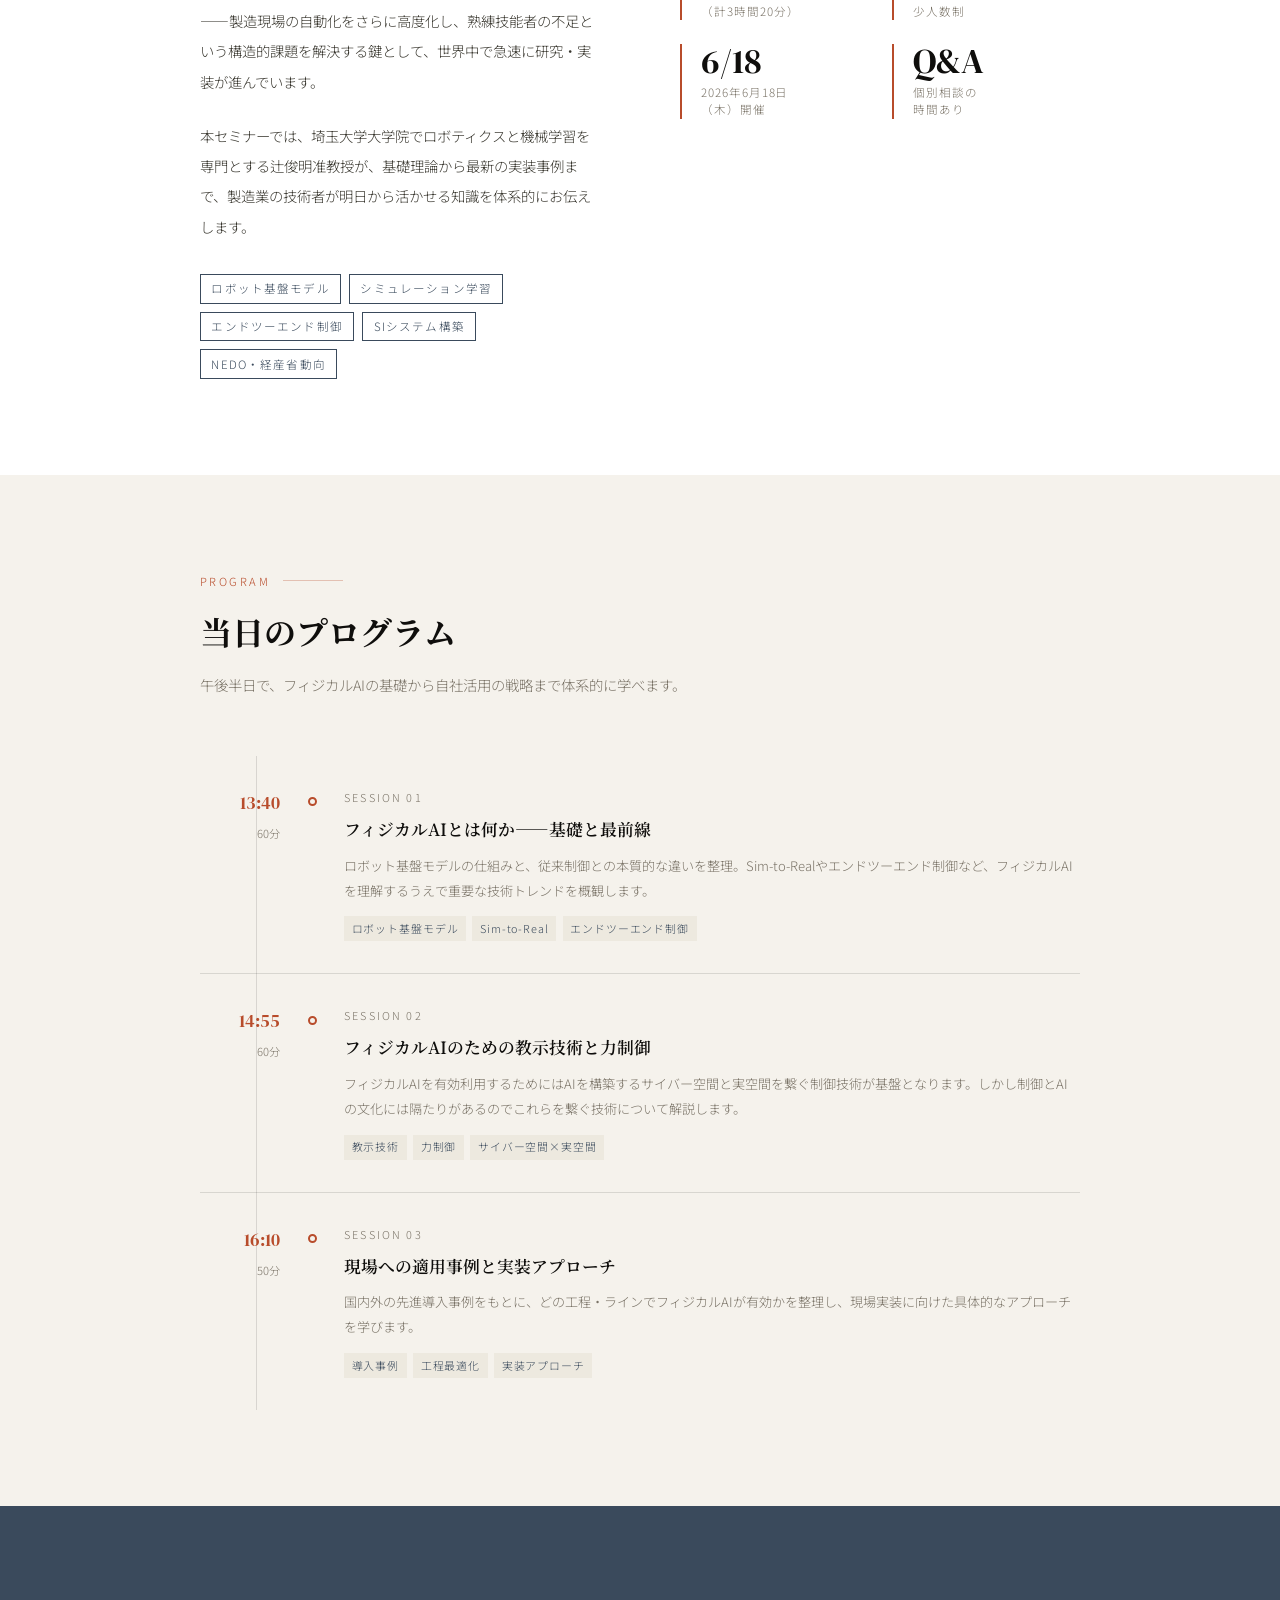
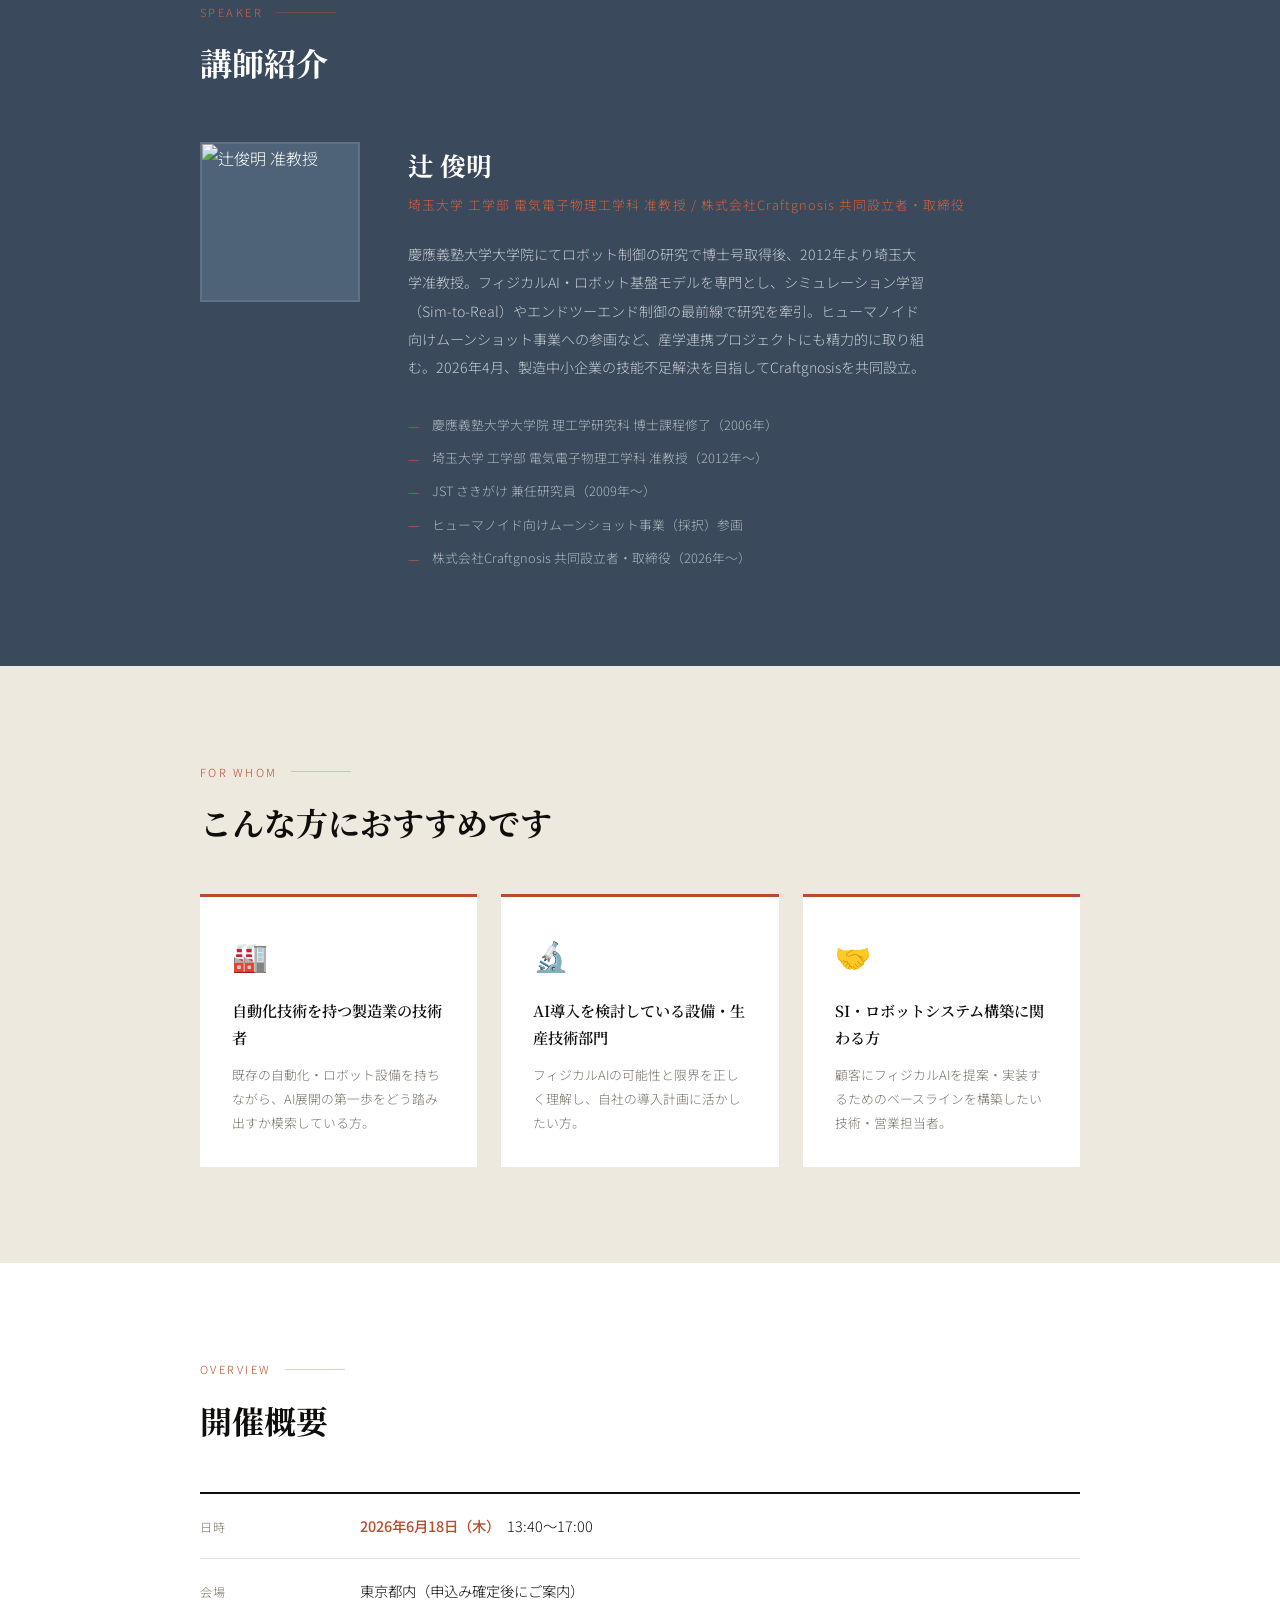
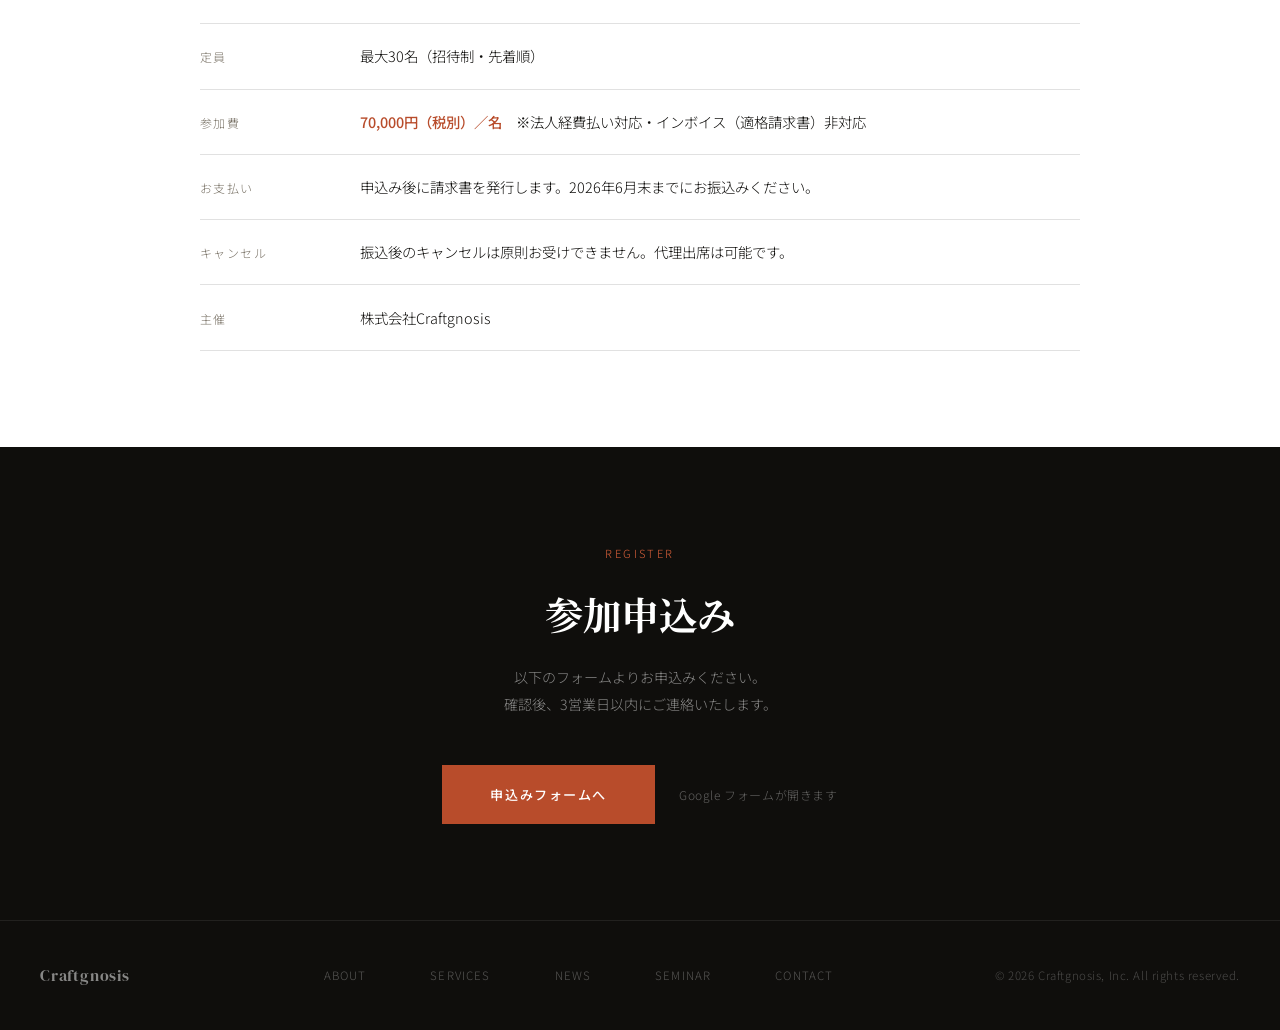
==== commit 8423f1d3: "fix: セミナーページ3点修正 - 修正①: Heroを左（テキスト+価格+招待情報）/ 右（画像）レイアウトに変更、レスポンシブ対応 - 修正②: 開催時間を13:40〜17:00に変更（semi" ====
--- a/seminar/index.html
+++ b/seminar/index.html
@@ -106,82 +106,65 @@
     }
 
     .hero-right {
-      background: var(--cream);
-      padding: 7rem 5rem 5rem;
+      position: relative;
+      overflow: hidden;
+      min-height: 400px;
+    }
+
+    .hero-image {
+      position: absolute;
+      inset: 0;
+      width: 100%;
+      height: 100%;
+      object-fit: cover;
+      object-position: center;
+      display: block;
+    }
+
+    /* 画像がない場合のフォールバック */
+    .hero-right-fallback {
+      position: absolute;
+      inset: 0;
+      background: linear-gradient(135deg, var(--steel) 0%, var(--steel-light) 50%, #2a3d52 100%);
       display: flex;
-      flex-direction: column;
+      align-items: center;
       justify-content: center;
     }
 
-    .price-card {
-      border: 1px solid var(--line);
-      padding: 2.5rem;
-      background: #fff;
-      margin-bottom: 2.5rem;
-      position: relative;
-    }
-    .price-card::before {
-      content: '参加費';
-      position: absolute;
-      top: -0.6em; left: 1.5rem;
-      background: #fff;
-      padding: 0 0.5rem;
-      font-size: 0.72rem;
-      letter-spacing: 0.15em;
-      color: var(--muted);
-    }
-
-    .price-main {
+    /* 左パネル内の価格・招待情報 */
+    .price-info {
+      margin-top: 2rem;
+      padding-top: 2rem;
+      border-top: 1px solid rgba(255,255,255,0.15);
+    }
+
+    .price-figure {
       font-family: 'DM Serif Display', serif;
-      font-size: 3.5rem;
-      color: var(--ink);
+      font-size: 2.8rem;
+      color: #fff;
       line-height: 1;
       margin-bottom: 0.3rem;
     }
-    .price-main span {
-      font-size: 1.2rem;
+    .price-figure span {
+      font-size: 1rem;
       font-family: 'Noto Sans JP', sans-serif;
       font-weight: 300;
-      color: var(--muted);
-    }
-    .price-note {
-      font-size: 0.75rem;
-      color: var(--muted);
-      letter-spacing: 0.05em;
-    }
-
-    .capacity-bar {
-      margin-top: 1.5rem;
-      padding-top: 1.5rem;
-      border-top: 1px solid var(--line);
-    }
-    .capacity-label {
-      display: flex;
-      justify-content: space-between;
+      color: rgba(255,255,255,0.5);
+    }
+    .price-sub {
       font-size: 0.72rem;
-      color: var(--muted);
-      margin-bottom: 0.5rem;
-      letter-spacing: 0.08em;
-    }
-    .bar-track {
-      height: 4px;
-      background: var(--line);
-      border-radius: 2px;
-    }
-    .bar-fill {
-      height: 100%;
-      width: 0%;
-      background: var(--rust);
-      border-radius: 2px;
-      transition: width 1.5s cubic-bezier(0.25,1,0.5,1);
+      color: rgba(255,255,255,0.45);
+      letter-spacing: 0.04em;
+      margin-bottom: 1.2rem;
     }
 
     .invite-note {
-      background: var(--steel);
-      color: rgba(255,255,255,0.8);
+      background: rgba(255,255,255,0.07);
+      border: 1px solid rgba(255,255,255,0.12);
+      color: rgba(255,255,255,0.75);
       font-size: 0.78rem;
-      padding: 1rem 1.5rem;
-      line-height: 1.7;
+      padding: 1rem 1.2rem;
+      line-height: 1.8;
     }
     .invite-note strong { color: var(--rust-light); font-weight: 500; }
 
@@ -459,11 +442,14 @@
     /* ── RESPONSIVE ── */
     @media (max-width: 768px) {
       .hero { grid-template-columns: 1fr; min-height: auto; }
-      .hero-left, .hero-right { padding: 4rem 2rem; }
+      .hero-left { padding: 5rem 1.8rem 3rem; }
+      .hero-right { min-height: 260px; }
+      .hero-image { position: relative; width: 100%; height: 260px; object-fit: cover; }
       .about-grid { grid-template-columns: 1fr; gap: 2.5rem; }
       .target-cards { grid-template-columns: 1fr; }
       .speaker-grid { grid-template-columns: 1fr; }
       .stat-block { grid-template-columns: 1fr 1fr; }
+      .price-figure { font-size: 2.2rem; }
     }
   </style>
 </head>
@@ -497,30 +483,21 @@
       そんな企業の技術者・担当者に向けた、実践的な半日セミナーです。
     </p>
     <div class="hero-meta">
-      <div class="meta-item"><span class="dot"></span>2026年6月18日（木）13:45〜17:00</div>
+      <div class="meta-item"><span class="dot"></span>2026年6月18日（木）13:40〜17:00</div>
       <div class="meta-item"><span class="dot"></span>東京都内（詳細は申込み後にご案内）</div>
-      <div class="meta-item"><span class="dot"></span>参加費 70,000円（税別）／名</div>
     </div>
-    <a href="#register" class="cta-btn">参加申込みへ</a>
+    <div class="price-info">
+      <div class="price-figure">¥70,000<span>（税別）／名</span></div>
+      <div class="price-sub">法人経費払い対応・インボイス（適格請求書）非対応</div>
+      <div class="invite-note">
+        <strong>招待制セミナーについて</strong><br/>
+        本セミナーは招待制です。ご参加には事前のご連絡と申込みフォームへのご登録が必要です。定員に達し次第、受付を締め切ります。
+      </div>
+    </div>
+    <a href="#register" class="cta-btn" style="margin-top:2rem; display:inline-block; width:fit-content;">参加申込みへ</a>
   </div>
   <div class="hero-right">
-    <div class="price-card">
-      <div class="price-main">¥70,000<span>（税別）/名</span></div>
-      <div class="price-note">法人経費払い対応・インボイス（適格請求書）非対応</div>
-      <div class="capacity-bar">
-        <div class="capacity-label">
-          <span>定員</span>
-          <span>最大 30名</span>
-        </div>
-        <div class="bar-track">
-          <div class="bar-fill" id="barFill"></div>
-        </div>
-      </div>
-    </div>
-    <div class="invite-note">
-      <strong>招待制セミナーについて</strong><br/>
-      本セミナーは招待制です。ご参加には事前のご連絡と申込みフォームへのご登録が必要です。定員に達し次第、受付を締め切ります。
-    </div>
+    <img src="../assets/images/hero-robot.jpg" alt="フィジカルAI・製造ロボット" class="hero-image" />
   </div>
 </section>
 
@@ -547,8 +524,8 @@
       </div>
       <div class="stat-block">
         <div class="stat-item fade-up">
-          <div class="stat-num">3×</div>
-          <div class="stat-label">90分セッション<br/>（合計半日）</div>
+          <div class="stat-num">3</div>
+          <div class="stat-label">セッション構成<br/>（計3時間20分）</div>
         </div>
         <div class="stat-item fade-up">
           <div class="stat-num">30</div>
@@ -576,55 +553,55 @@
     <div class="program-timeline">
       <div class="session fade-up">
         <div class="session-time">
-          <div class="time-label">13:45</div>
-          <div class="time-sub">75分</div>
+          <div class="time-label">13:40</div>
+          <div class="time-sub">60分</div>
         </div>
         <div class="session-body">
           <p class="session-num">Session 01</p>
           <h3 class="session-title">フィジカルAIとは何か——基礎と最前線</h3>
           <p class="session-desc">
-            ロボット基盤モデルの仕組みと、従来の産業用ロボット制御との本質的な違いを解説。シミュレーション学習（Sim-to-Real）、エンドツーエンド制御、マルチタスク対応など、製造現場を変える技術トレンドを概観します。
+            ロボット基盤モデルの仕組みと、従来制御との本質的な違いを整理。Sim-to-Realやエンドツーエンド制御など、フィジカルAIを理解するうえで重要な技術トレンドを概観します。
           </p>
           <div class="session-tags">
             <span class="tag">ロボット基盤モデル</span>
             <span class="tag">Sim-to-Real</span>
-            <span class="tag">技術動向</span>
+            <span class="tag">エンドツーエンド制御</span>
           </div>
         </div>
       </div>
       <div class="session fade-up">
         <div class="session-time">
-          <div class="time-label">15:15</div>
-          <div class="time-sub">75分</div>
+          <div class="time-label">14:55</div>
+          <div class="time-sub">60分</div>
         </div>
         <div class="session-body">
           <p class="session-num">Session 02</p>
-          <h3 class="session-title">製造現場への適用事例と実装アプローチ</h3>
+          <h3 class="session-title">フィジカルAIのための教示技術と力制御</h3>
           <p class="session-desc">
-            国内外の先進的な導入事例を通じて、どのような工程・ラインでフィジカルAIが有効か、どう実装するかを具体的に学びます。自動化技術を持つ企業が次のステップとして踏み出すための実践的な知識を提供します。
+            フィジカルAIを有効利用するためにはAIを構築するサイバー空間と実空間を繋ぐ制御技術が基盤となります。しかし制御とAIの文化には隔たりがあるのでこれらを繋ぐ技術について解説します。
           </p>
           <div class="session-tags">
-            <span class="tag">実装事例</span>
-            <span class="tag">工程最適化</span>
-            <span class="tag">SI設計</span>
+            <span class="tag">教示技術</span>
+            <span class="tag">力制御</span>
+            <span class="tag">サイバー空間×実空間</span>
           </div>
         </div>
       </div>
       <div class="session fade-up">
         <div class="session-time">
-          <div class="time-label">16:30</div>
-          <div class="time-sub">30分</div>
+          <div class="time-label">16:10</div>
+          <div class="time-sub">50分</div>
         </div>
         <div class="session-body">
           <p class="session-num">Session 03</p>
-          <h3 class="session-title">自社への取り込み方・個別相談 &amp; Q&amp;A</h3>
+          <h3 class="session-title">現場への適用事例と実装アプローチ</h3>
           <p class="session-desc">
-            参加企業の課題・現状を踏まえたグループディスカッションと個別質疑応答。「自社ではどこから始めるか」を具体化するセッション。事前アンケートをもとに、辻准教授が個別の状況に合わせたアドバイスを行います。
+            国内外の先進導入事例をもとに、どの工程・ラインでフィジカルAIが有効かを整理し、現場実装に向けた具体的なアプローチを学びます。
           </p>
           <div class="session-tags">
-            <span class="tag">個別相談</span>
-            <span class="tag">Q&amp;A</span>
-            <span class="tag">ネットワーキング</span>
+            <span class="tag">導入事例</span>
+            <span class="tag">工程最適化</span>
+            <span class="tag">実装アプローチ</span>
           </div>
         </div>
       </div>
@@ -692,7 +669,7 @@
     <div class="overview-table">
       <div class="overview-row fade-up">
         <div class="overview-key">日時</div>
-        <div class="overview-val"><strong>2026年6月18日（木）</strong>　13:45〜17:00</div>
+        <div class="overview-val"><strong>2026年6月18日（木）</strong>　13:40〜17:00</div>
       </div>
       <div class="overview-row fade-up">
         <div class="overview-key">会場</div>
@@ -754,13 +731,6 @@
 </footer>
 
 <script src="../assets/js/common.js"></script>
-<script>
-  window.addEventListener('load', () => {
-    setTimeout(() => {
-      document.getElementById('barFill').style.width = '45%';
-    }, 800);
-  });
-</script>
 
 </body>
 </html>
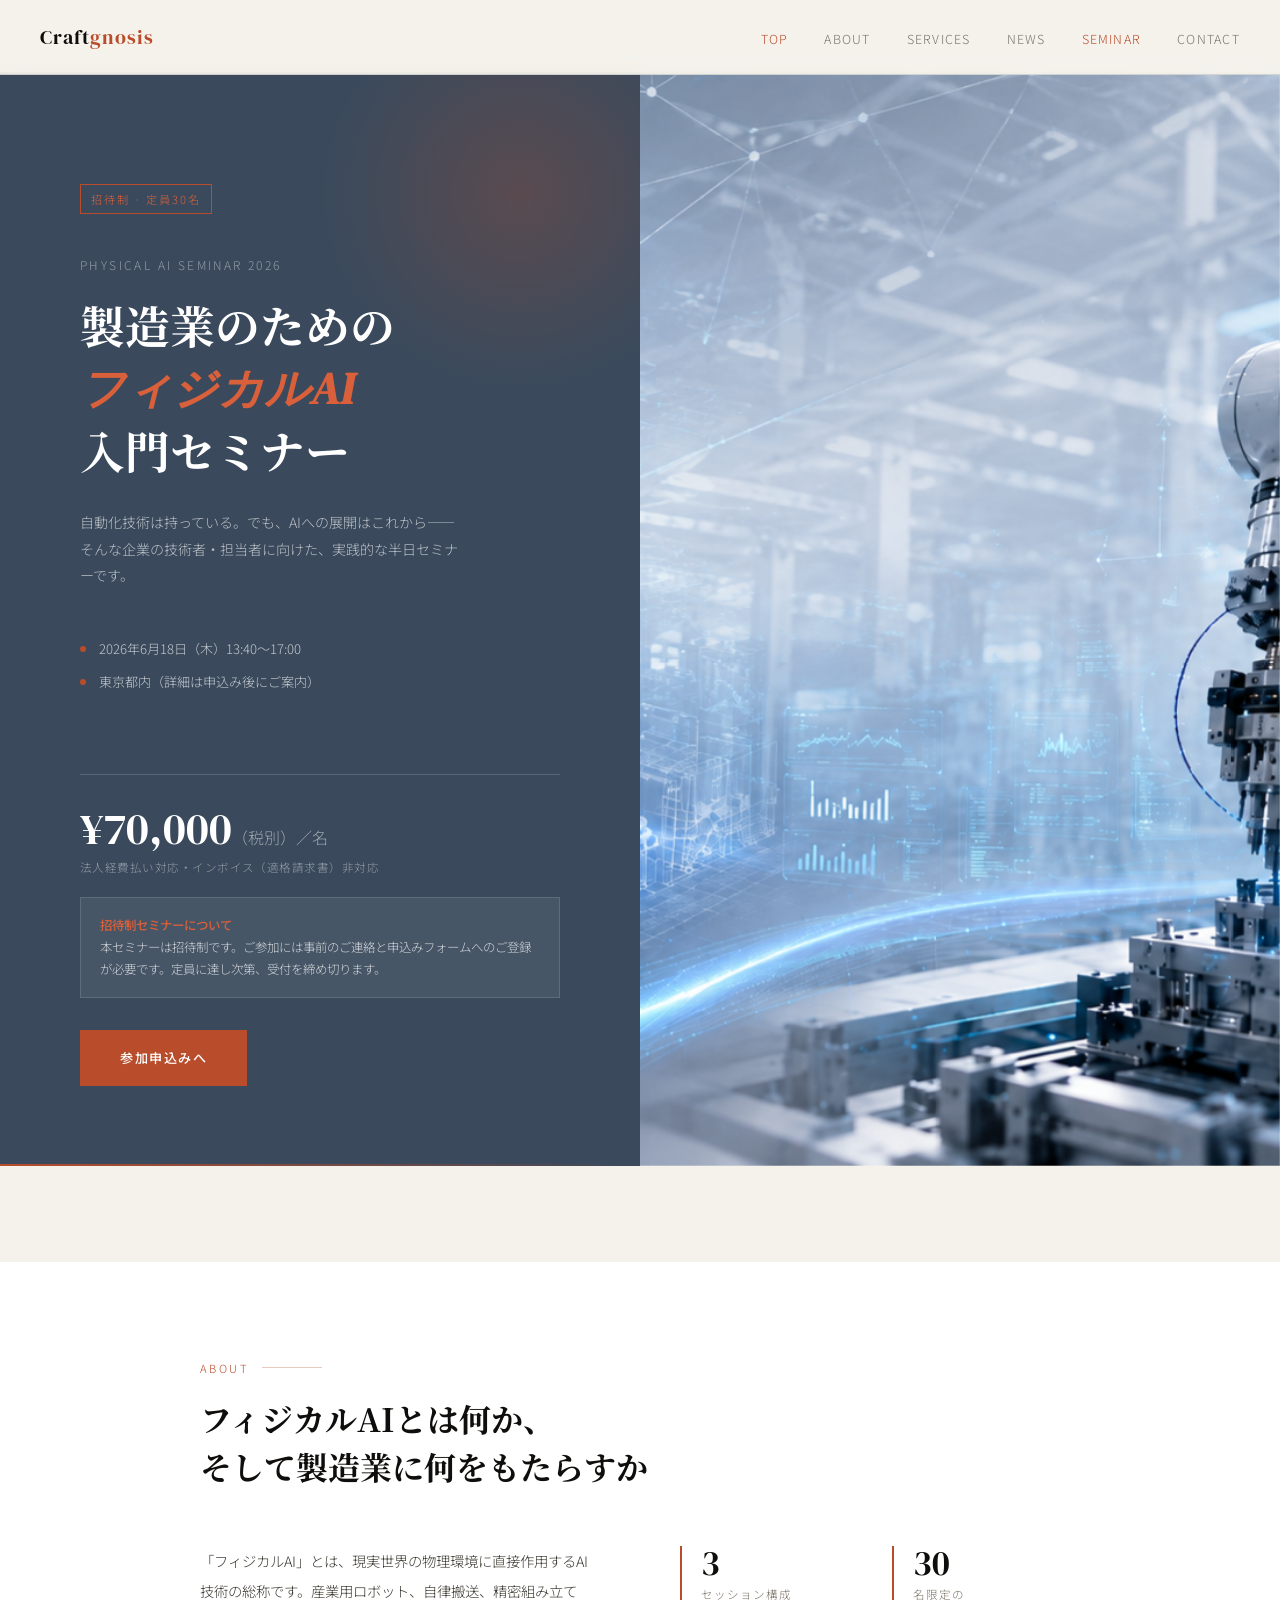
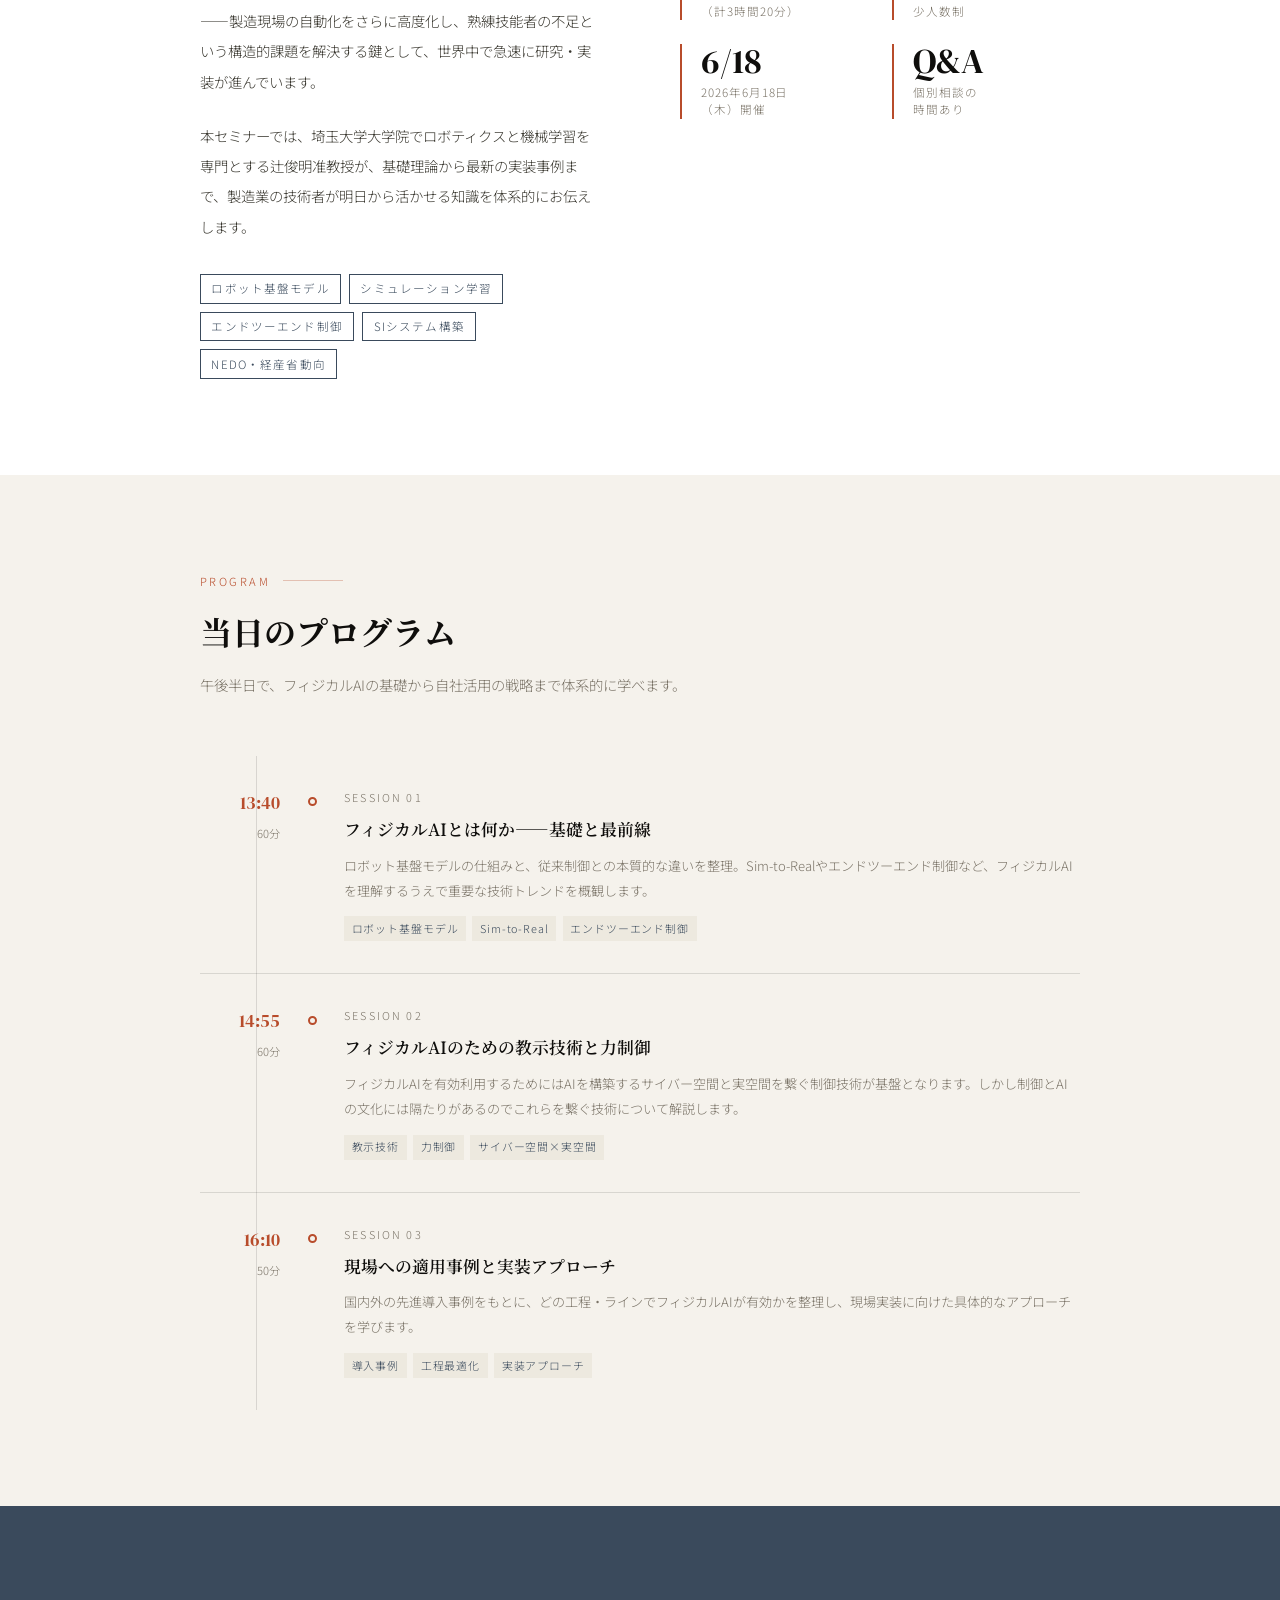
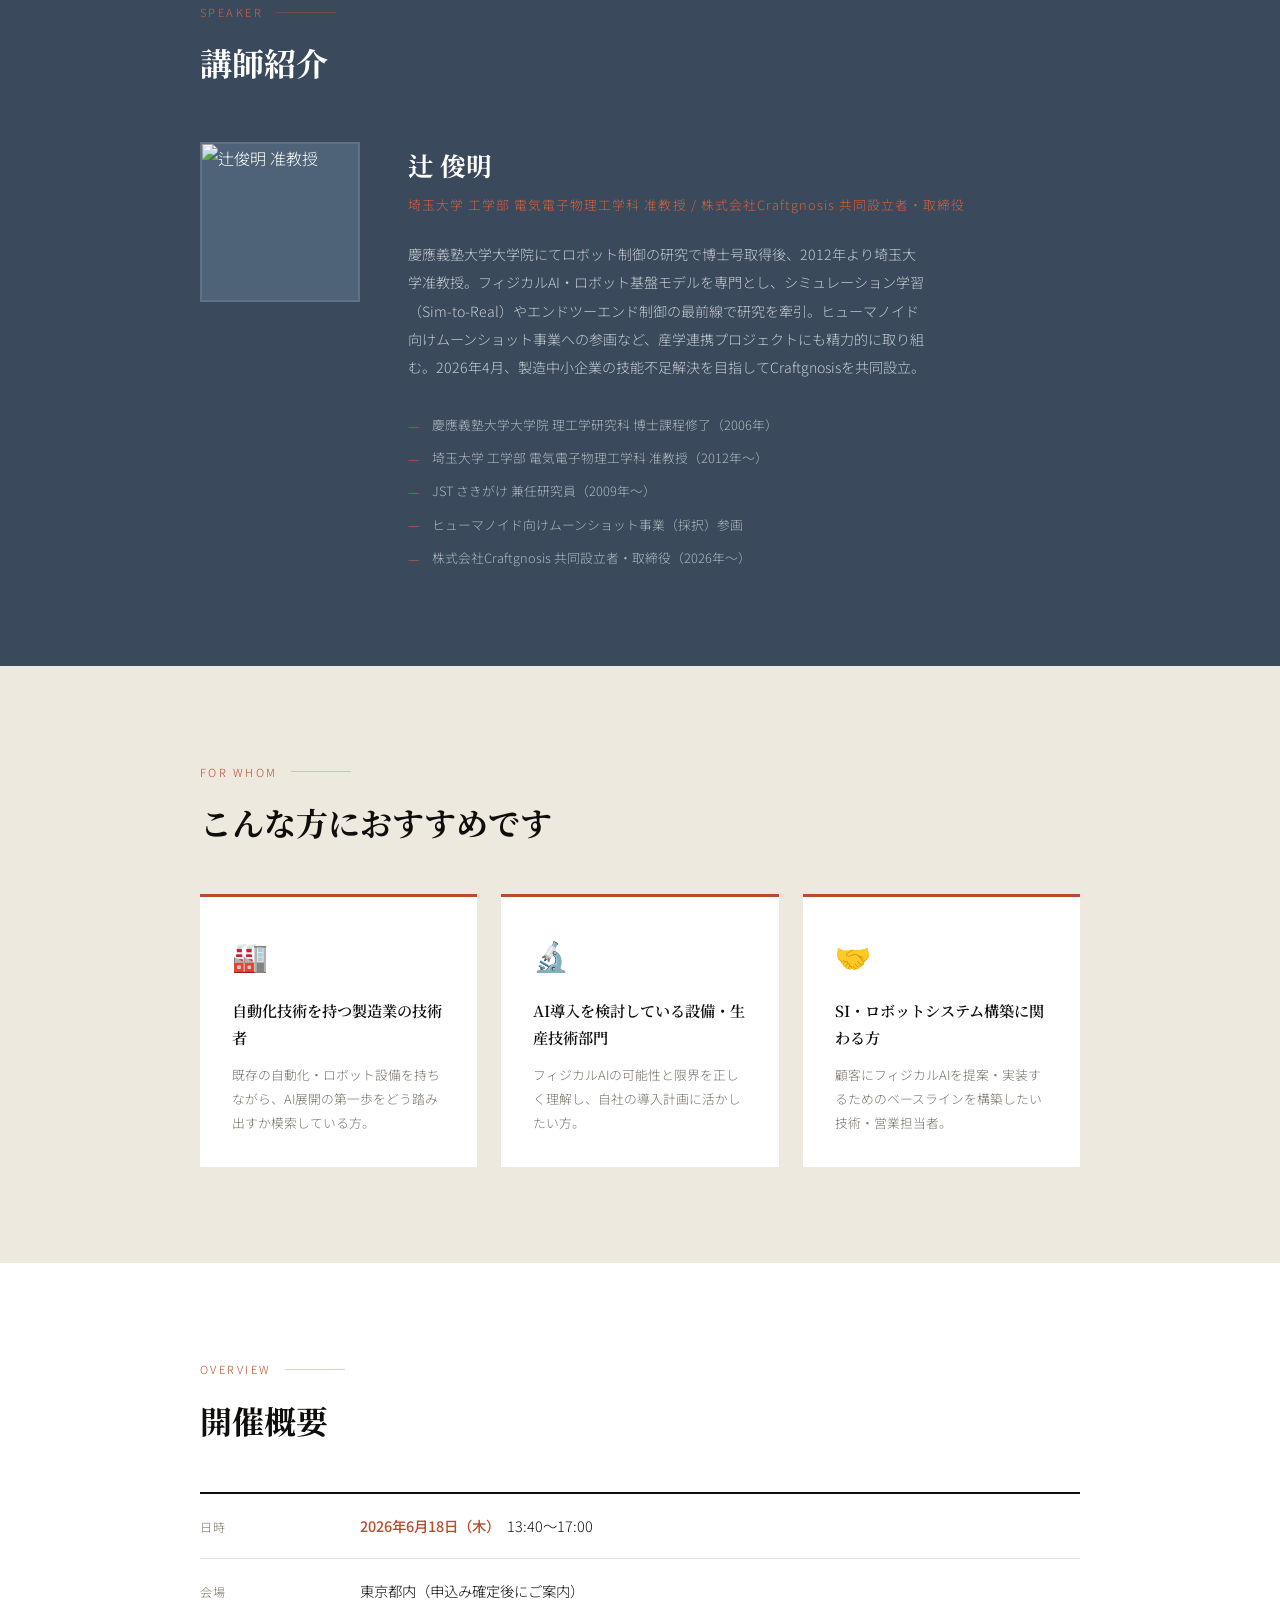
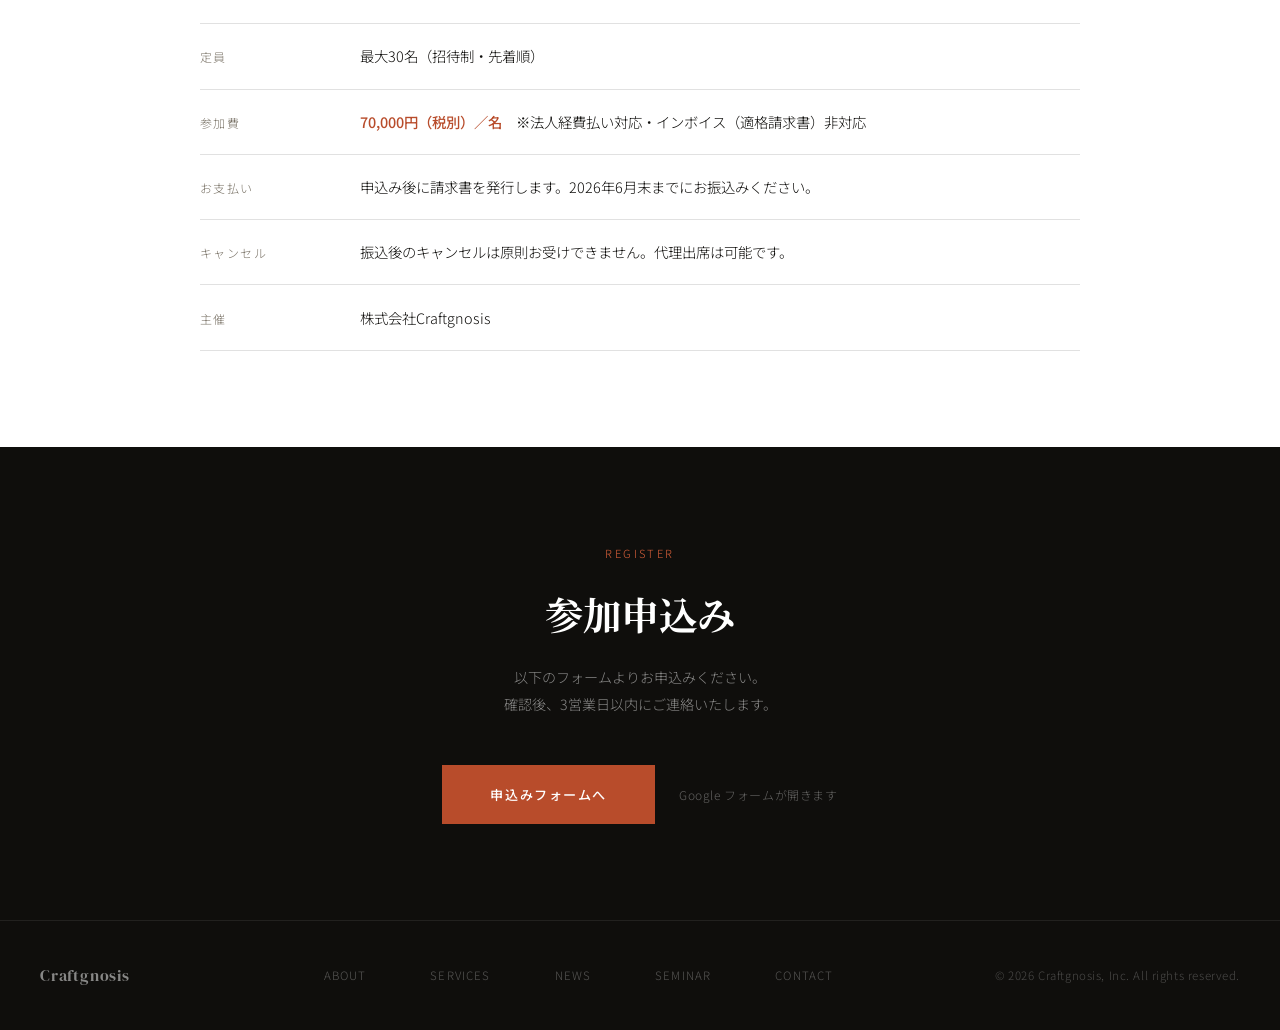
==== commit 8b4400c9: "add: Heroセクション背景画像を追加・パス修正 - assets/images/hero-robot.png: ロボットアーム画像を追加 - seminar/index.html: 画像パスをh" ====
--- a/seminar/index.html
+++ b/seminar/index.html
@@ -497,7 +497,7 @@
     <a href="#register" class="cta-btn" style="margin-top:2rem; display:inline-block; width:fit-content;">参加申込みへ</a>
   </div>
   <div class="hero-right">
-    <img src="../assets/images/hero-robot.jpg" alt="フィジカルAI・製造ロボット" class="hero-image" />
+    <img src="../assets/images/hero-robot.png" alt="フィジカルAI・製造ロボット" class="hero-image" />
   </div>
 </section>
 
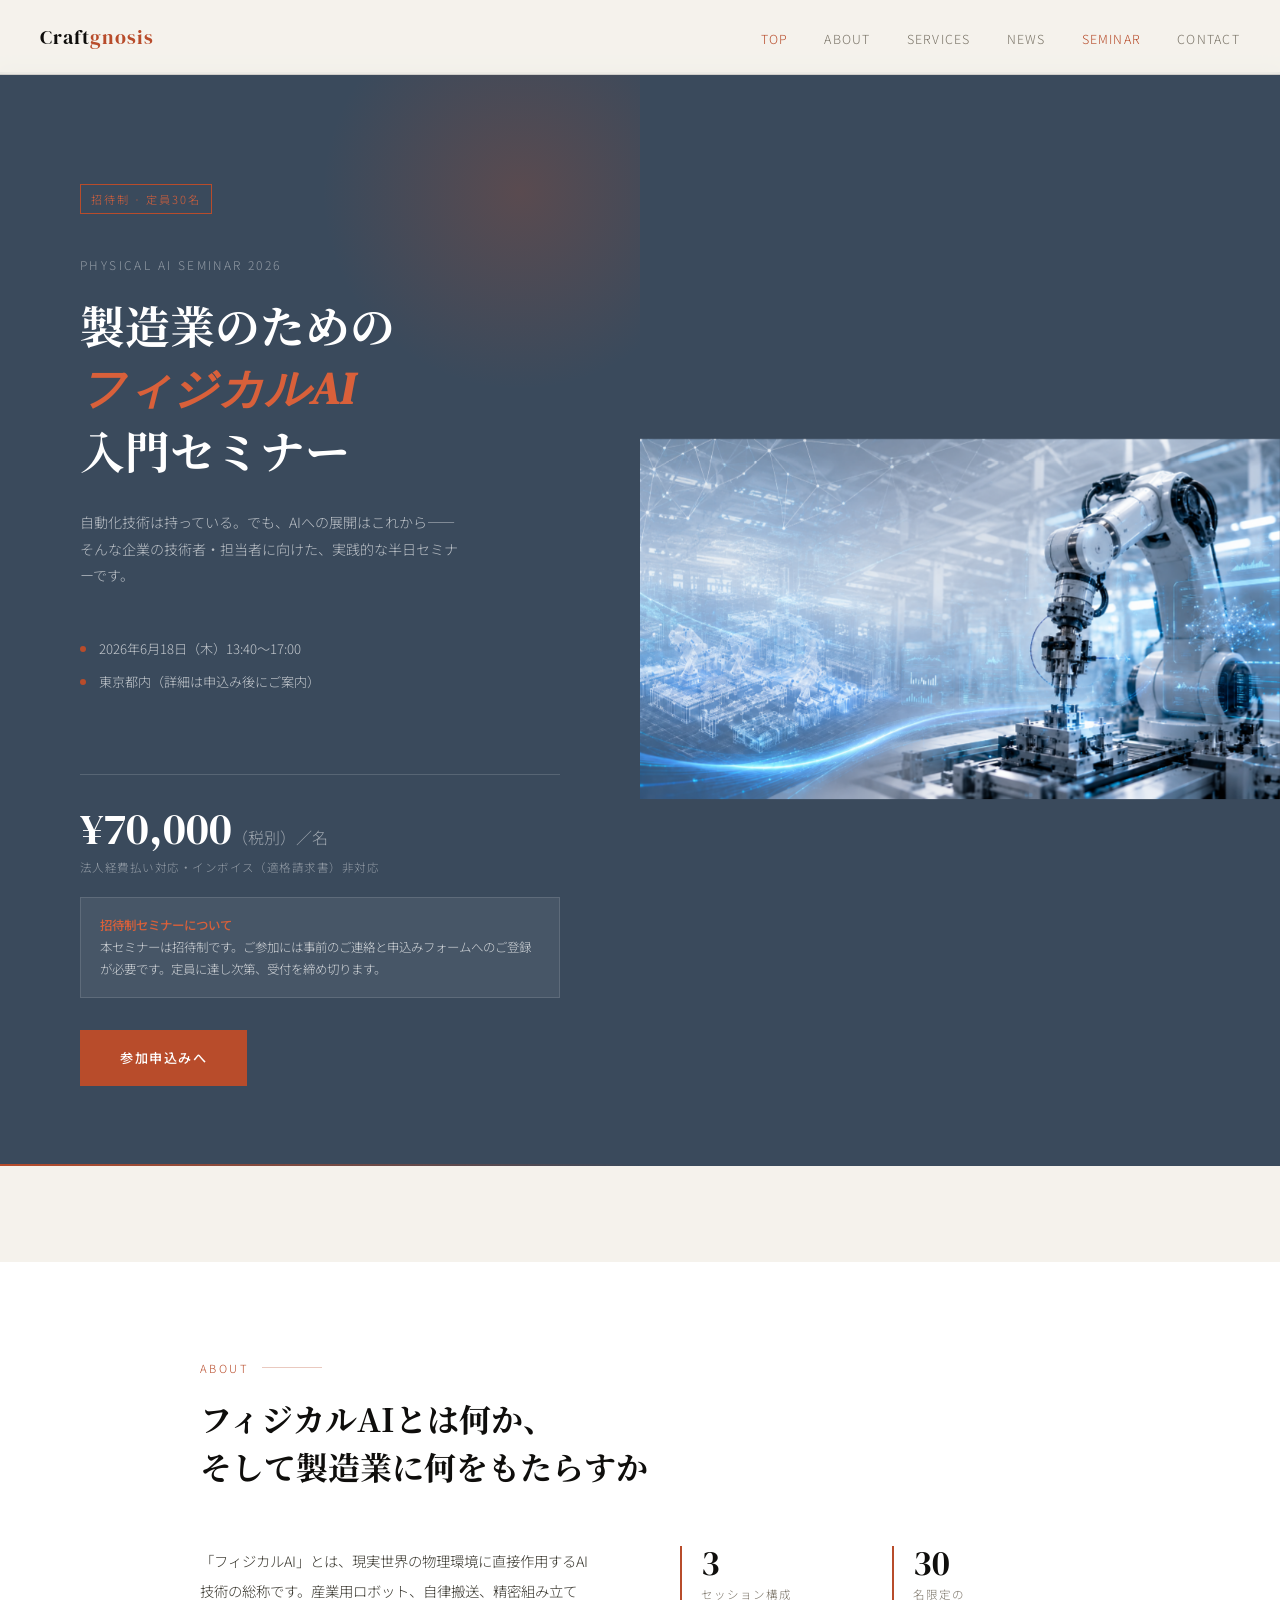
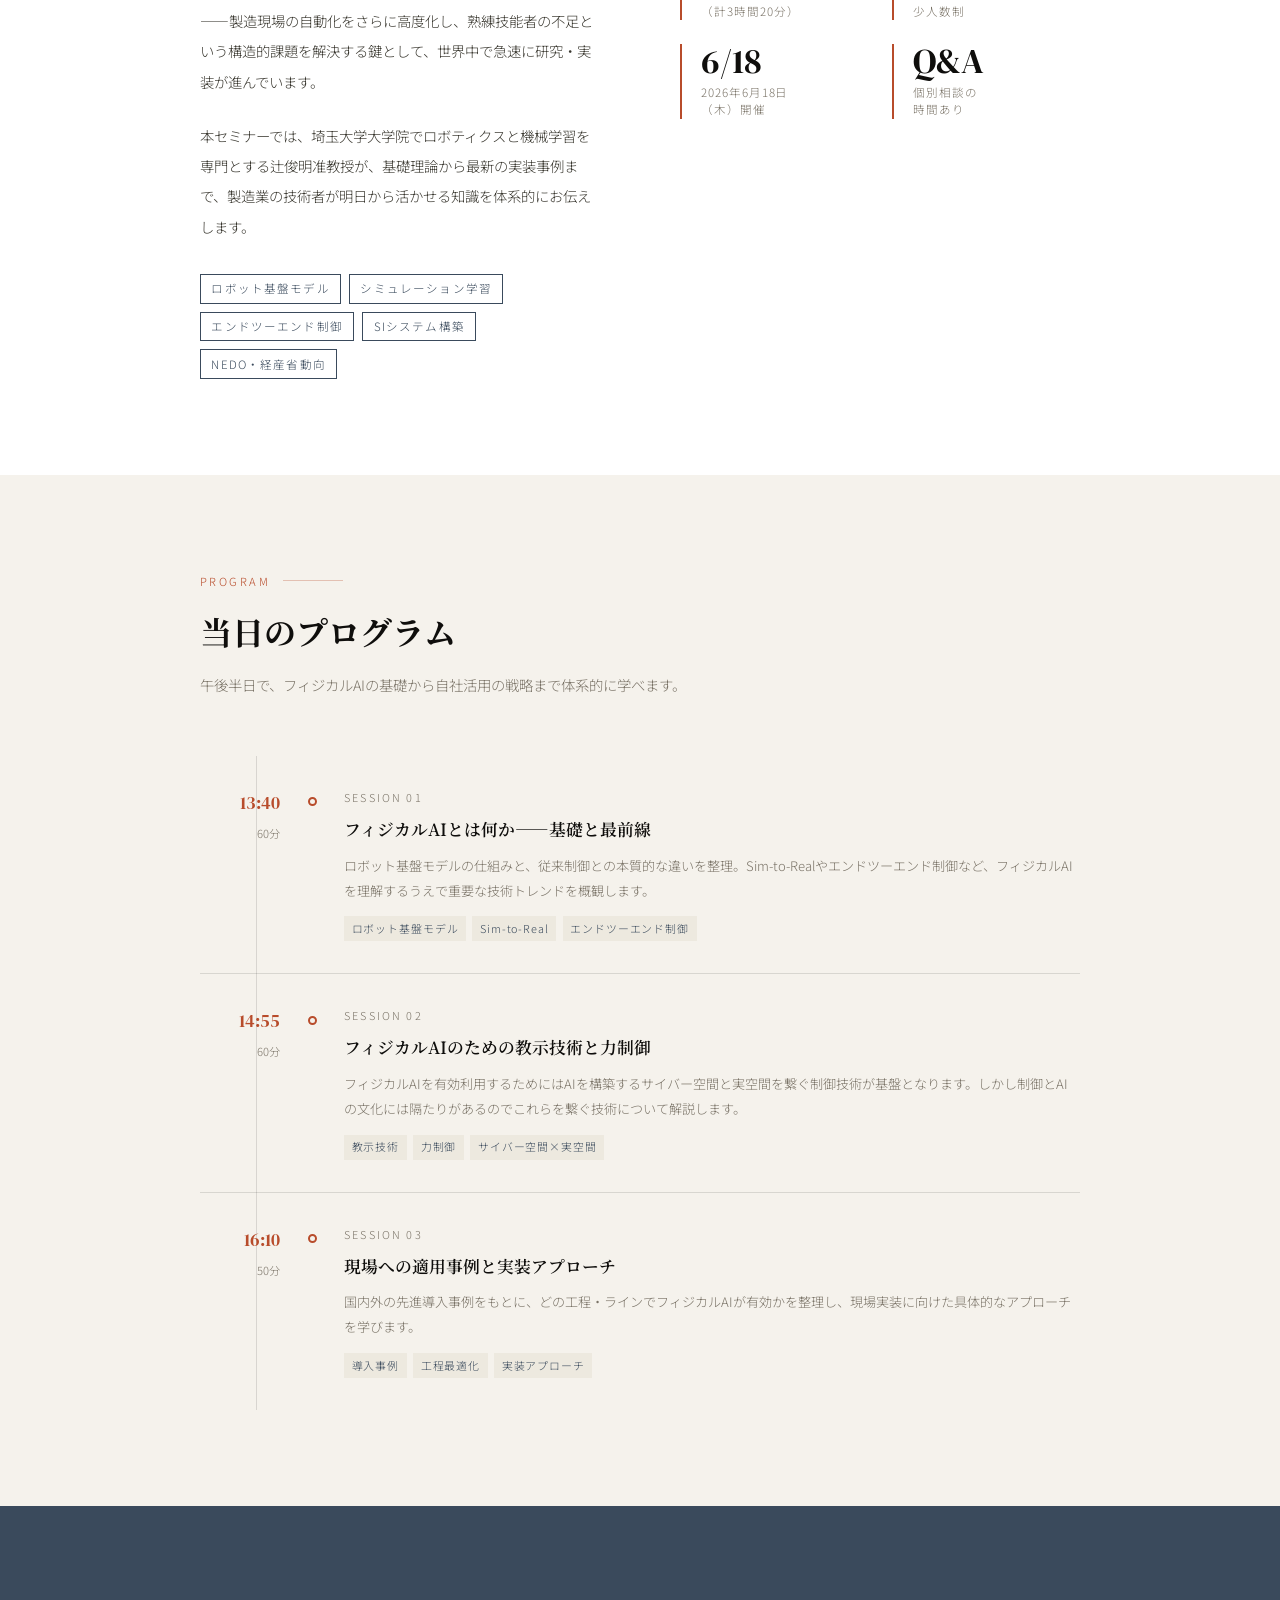
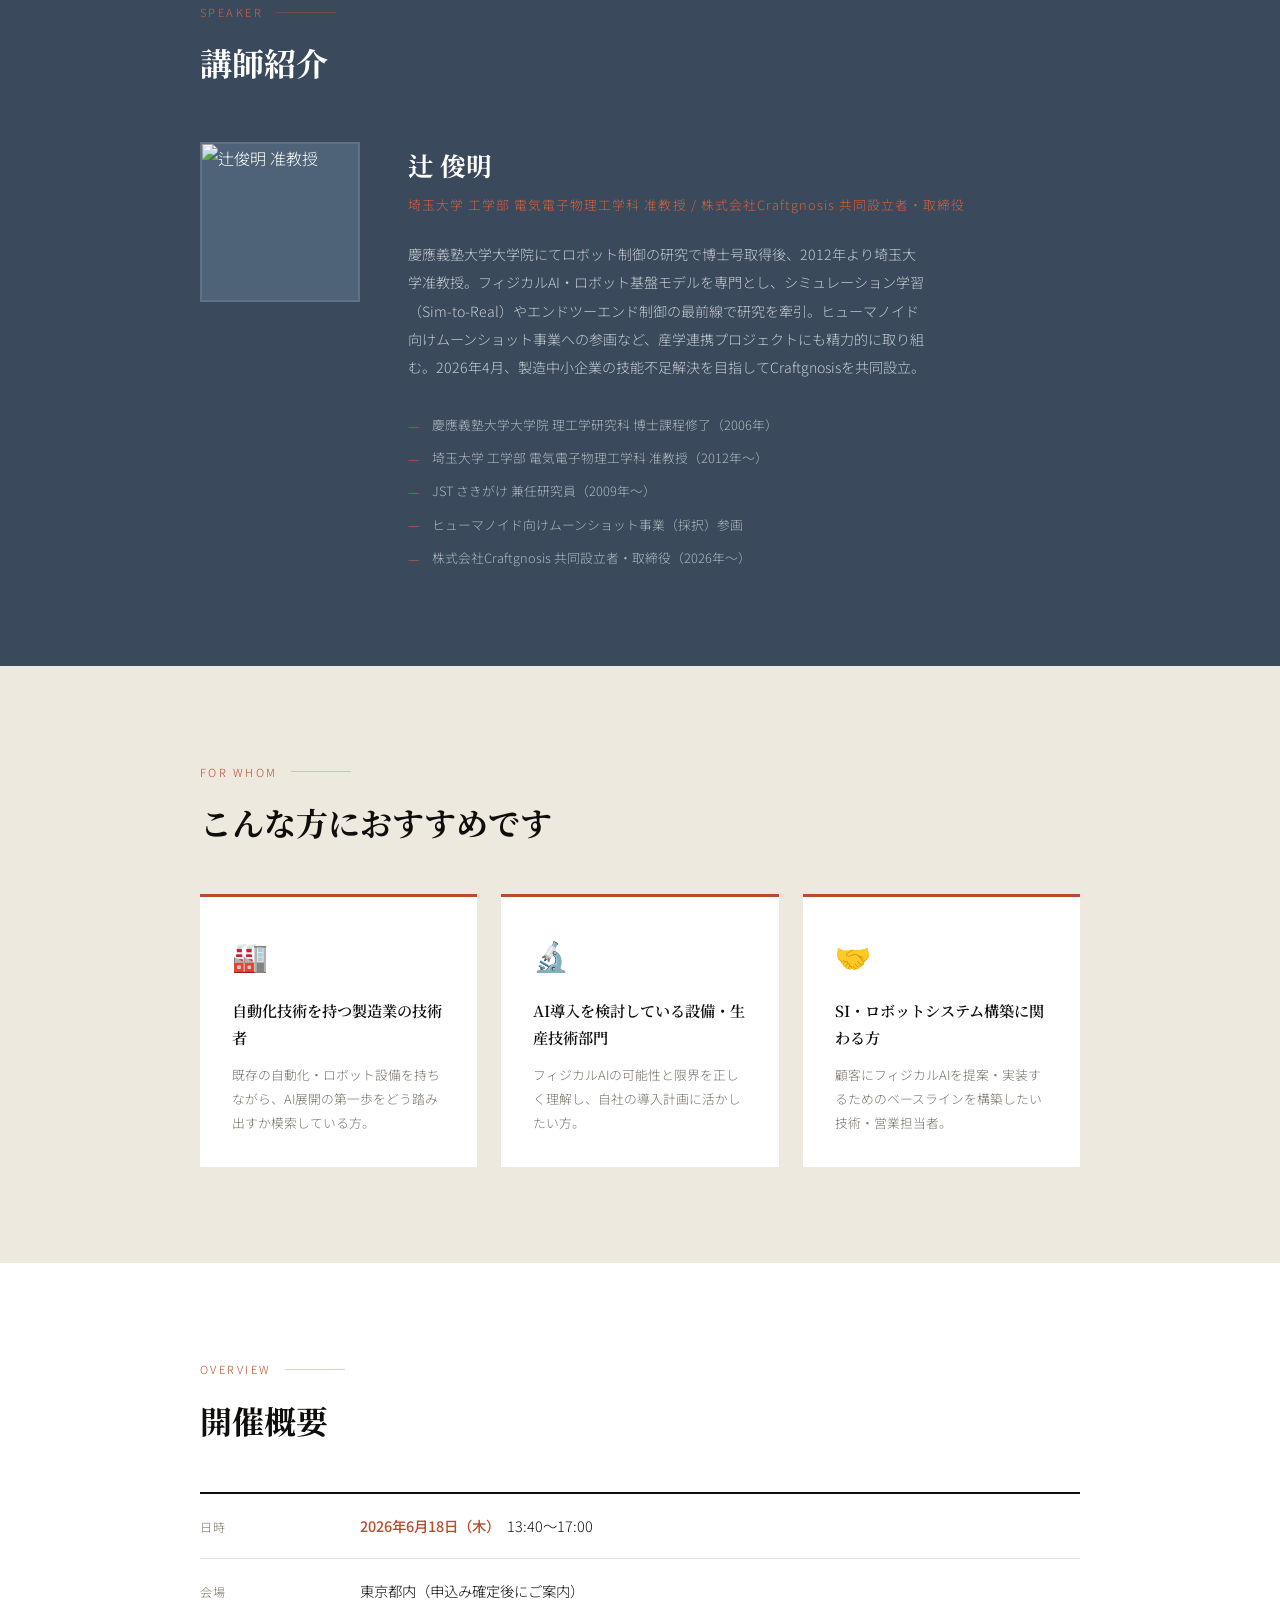
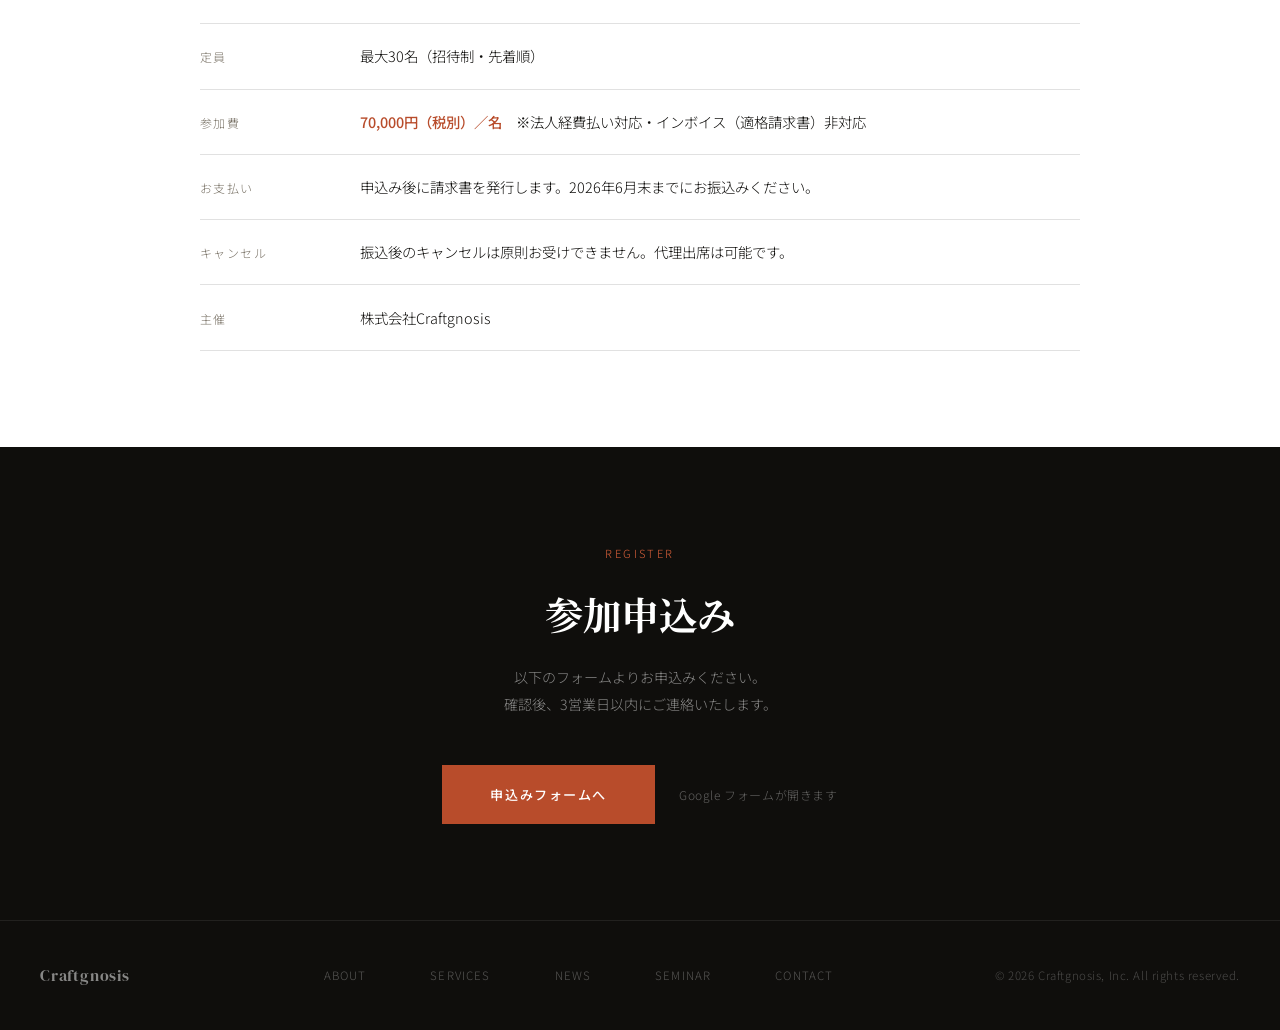
==== commit a82905fa: "fix: ヒーロー画像をcontainに変更（正方形画像対応）" ====
--- a/seminar/index.html
+++ b/seminar/index.html
@@ -106,17 +106,18 @@
     }
 
     .hero-right {
-      position: relative;
       overflow: hidden;
       min-height: 400px;
+      display: flex;
+      align-items: center;
+      justify-content: center;
+      background: var(--steel);
     }
 
     .hero-image {
-      position: absolute;
-      inset: 0;
       width: 100%;
       height: 100%;
-      object-fit: cover;
+      object-fit: contain;
       object-position: center;
       display: block;
     }
@@ -444,7 +445,7 @@
       .hero { grid-template-columns: 1fr; min-height: auto; }
       .hero-left { padding: 5rem 1.8rem 3rem; }
       .hero-right { min-height: 260px; }
-      .hero-image { position: relative; width: 100%; height: 260px; object-fit: cover; }
+      .hero-image { width: 100%; height: 260px; object-fit: contain; }
       .about-grid { grid-template-columns: 1fr; gap: 2.5rem; }
       .target-cards { grid-template-columns: 1fr; }
       .speaker-grid { grid-template-columns: 1fr; }
